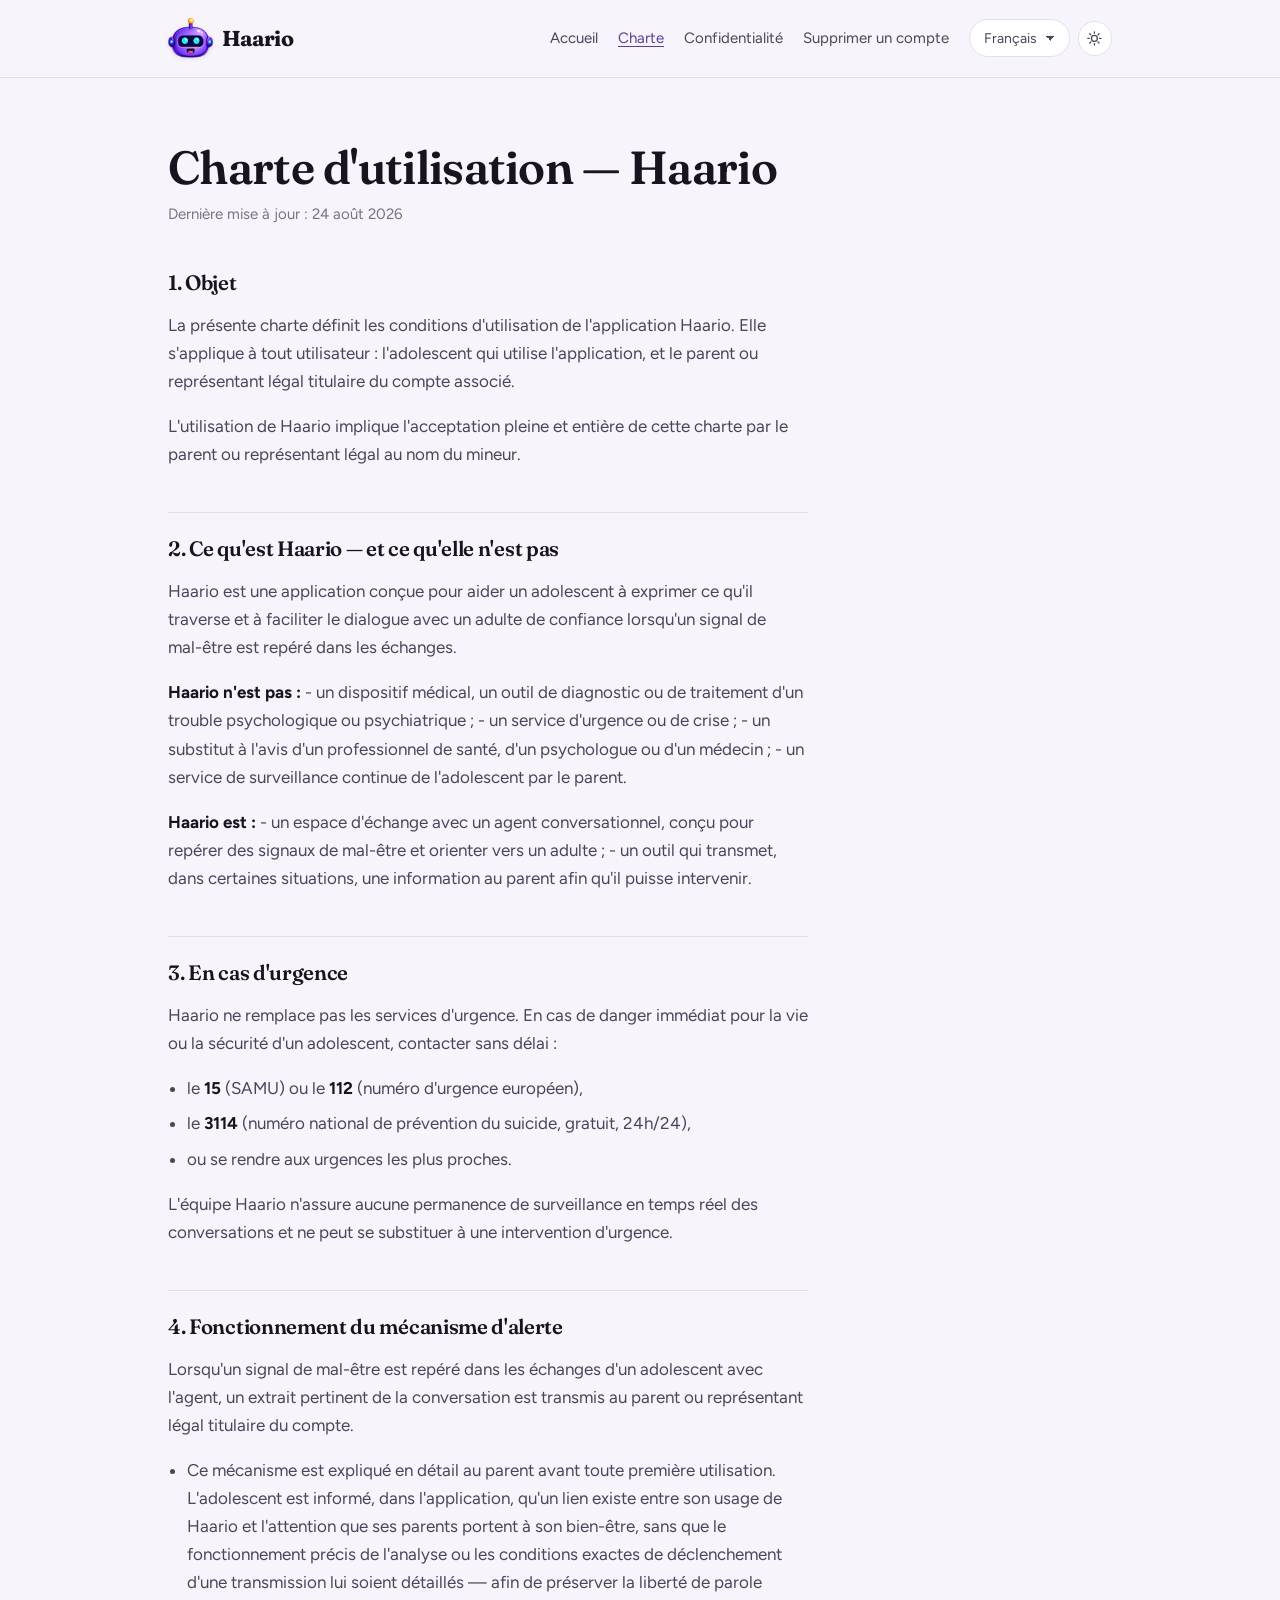
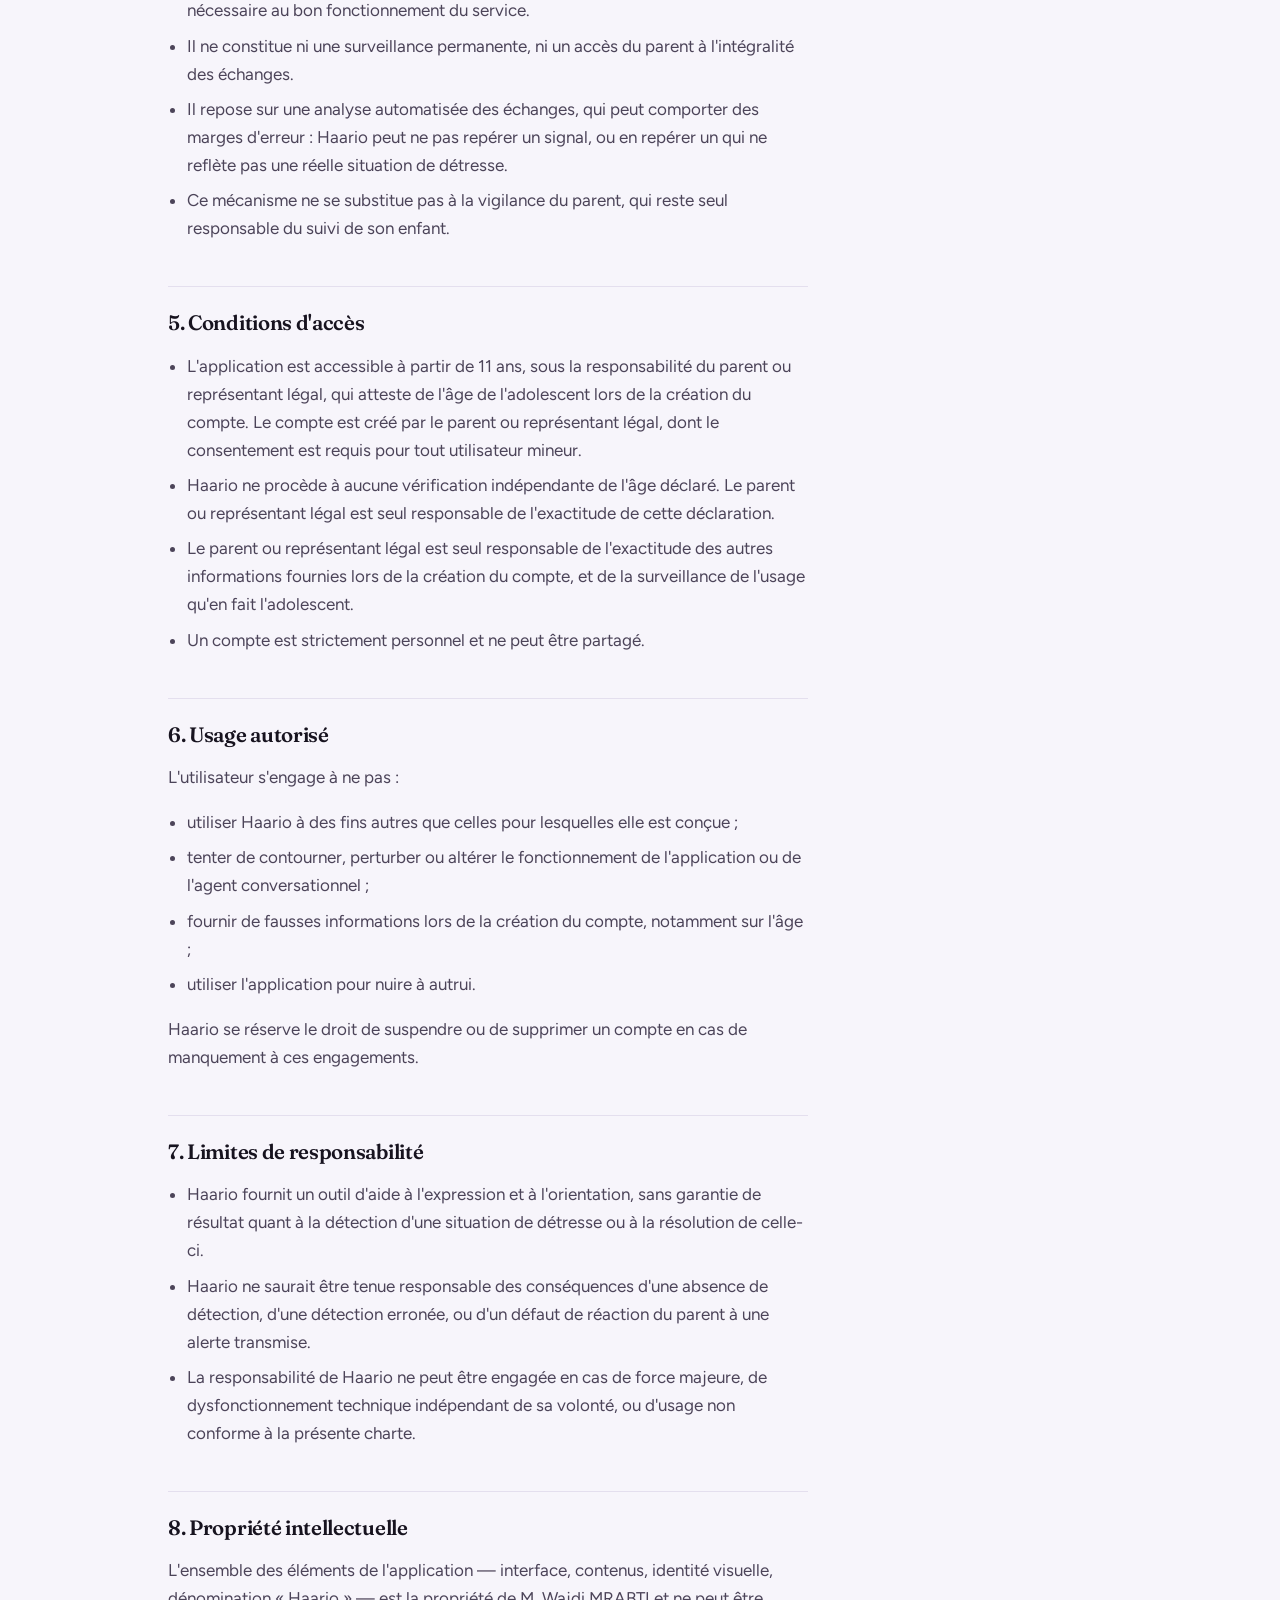
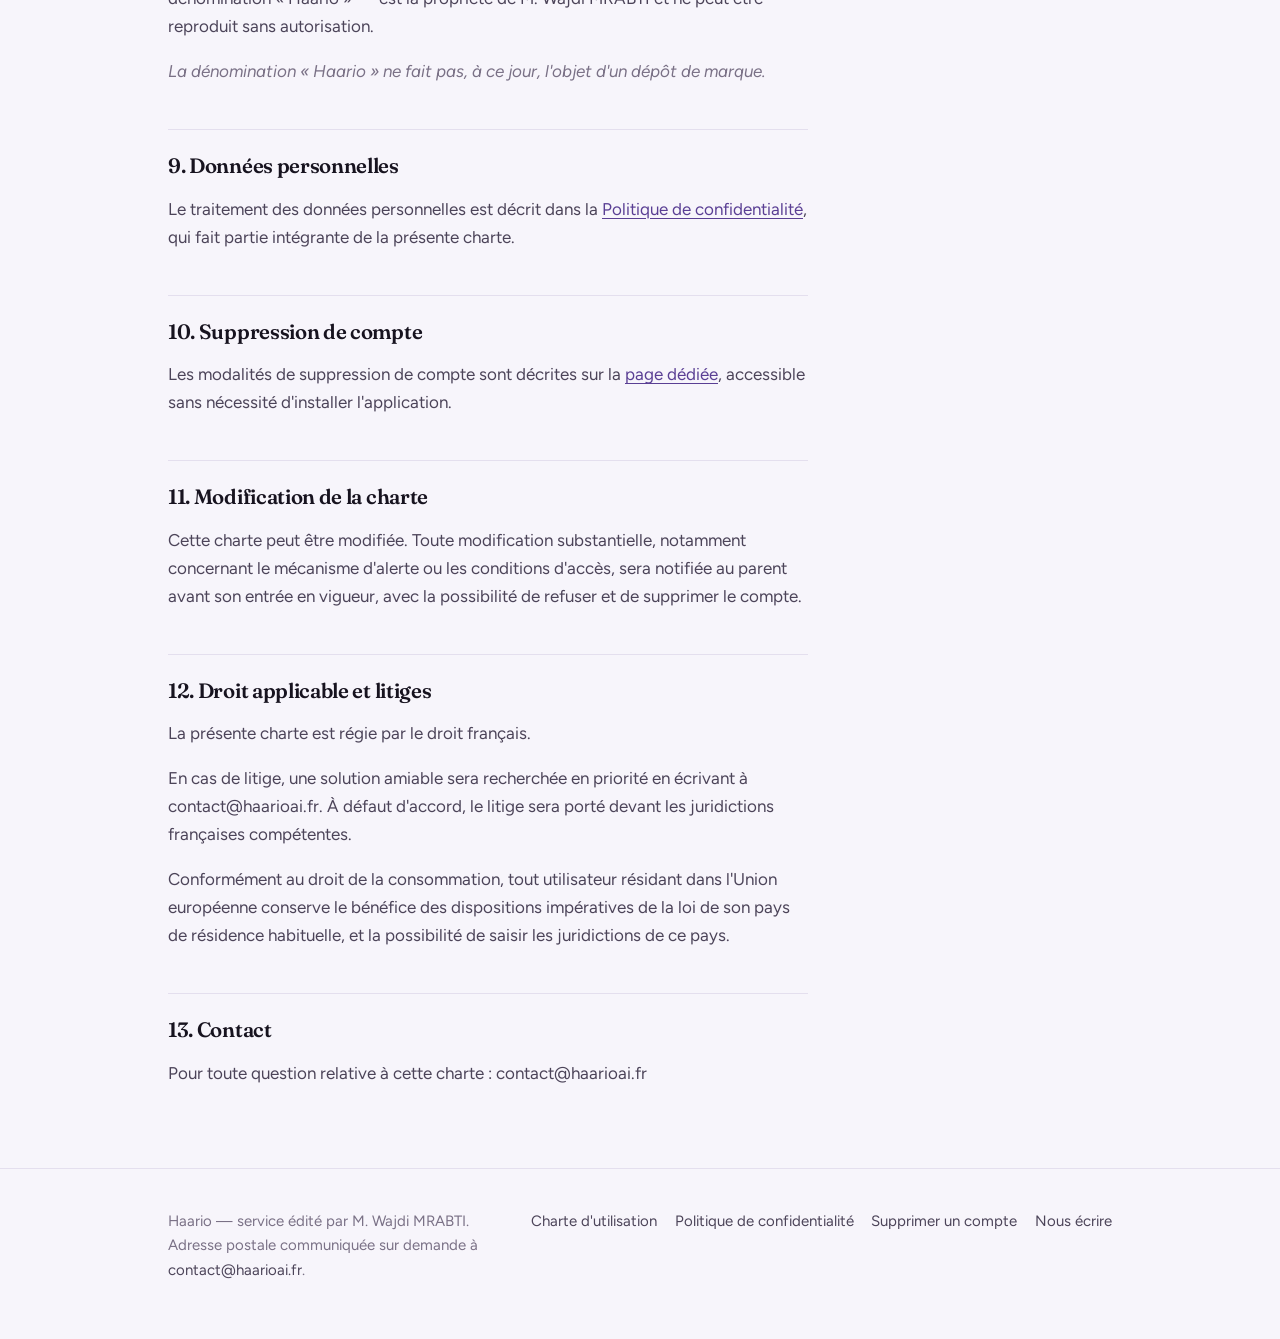
==== charte/index.html @ 1742b854 "generateur : la date de mise a jour etait remplacee par un antislash Les deux pages juridiques affic" ====
<!DOCTYPE html>
<html lang="fr" dir="ltr">
<head>
<meta charset="UTF-8">
<meta name="viewport" content="width=device-width, initial-scale=1">
<title>Charte d'utilisation — Haario</title>
<meta name="description" content="Les conditions d'utilisation de l'application Haario, pour l'adolescent comme pour le parent.">
<meta name="theme-color" content="#F7F5FB" media="(prefers-color-scheme: light)">
<meta name="theme-color" content="#121019" media="(prefers-color-scheme: dark)">
<link rel="icon" href="/images/haario-tete-icone-64.png" sizes="64x64" type="image/png">
<link rel="icon" href="/images/haario-tete-icone-192.png" sizes="192x192" type="image/png">
<link rel="apple-touch-icon" href="/images/haario-tete-icone-180.png">
<link rel="preconnect" href="https://fonts.googleapis.com">
<link rel="preconnect" href="https://fonts.gstatic.com" crossorigin>
<link href="https://fonts.googleapis.com/css2?family=Fraunces:opsz,wght@9..144,400..700&family=Figtree:wght@400;500;700&family=Noto+Naskh+Arabic:wght@400;700&display=swap" rel="stylesheet">
<style>
/* Haario — feuille de style du site vitrine
   Thèmes clair / sombre, et sens de lecture LTR / RTL. */

:root {
  --encre:      #17131F;
  --encre-2:    #4C4459;
  --encre-3:    #7A7186;
  --violet:     #6B4FA8;
  --violet-sur: #5A3F94;
  --violet-pale:#EDE7F8;
  --menthe:     #0E8F6C;
  --menthe-pale:#D8F2E8;
  --brume:      #F7F5FB;
  --craie:      #FFFFFF;
  --alerte:     #B23A34;
  --alerte-pale:#FCEEEC;
  --alerte-bord:#F0D6D2;
  --alerte-texte:#5E3B38;
  --trait:      #E4DFEE;
  --ombre:      0 1px 2px rgba(23,19,31,.04);

  --mesure: 34rem;
  --large: 62rem;
  --r: 14px;

  color-scheme: light;
}

/* Le sombre s'applique soit par choix explicite, soit par réglage système
   tant que l'utilisateur n'a pas choisi le clair. */
:root[data-theme="sombre"] {
  --encre:      #EFEBF7;
  --encre-2:    #B6ADC8;
  --encre-3:    #8B819F;
  --violet:     #B79CE8;
  --violet-sur: #C9B4F2;
  --violet-pale:#2B2440;
  --menthe:     #4FD1A5;
  --menthe-pale:#1B3A31;
  --brume:      #121019;
  --craie:      #1B1726;
  --alerte:     #F0938B;
  --alerte-pale:#2E1E1D;
  --alerte-bord:#4A2E2C;
  --alerte-texte:#E8BDB8;
  --trait:      #2C2639;
  --ombre:      none;
  color-scheme: dark;
}

@media (prefers-color-scheme: dark) {
  :root:not([data-theme="clair"]):not([data-theme="sombre"]) {
    --encre:      #EFEBF7;
    --encre-2:    #B6ADC8;
    --encre-3:    #8B819F;
    --violet:     #B79CE8;
    --violet-sur: #C9B4F2;
    --violet-pale:#2B2440;
    --menthe:     #4FD1A5;
    --menthe-pale:#1B3A31;
    --brume:      #121019;
    --craie:      #1B1726;
    --alerte:     #F0938B;
    --alerte-pale:#2E1E1D;
    --alerte-bord:#4A2E2C;
    --alerte-texte:#E8BDB8;
    --trait:      #2C2639;
    --ombre:      none;
    color-scheme: dark;
  }
}

*, *::before, *::after { box-sizing: border-box; }
html { -webkit-text-size-adjust: 100%; }

body {
  margin: 0;
  background: var(--brume);
  color: var(--encre);
  font-family: "Figtree", system-ui, -apple-system, "Segoe UI", sans-serif;
  font-size: 1.0625rem;
  line-height: 1.65;
  font-synthesis-weight: none;
  transition: background-color .2s ease, color .2s ease;
}

/* L'arabe a besoin d'une famille qui le dessine correctement et d'un
   interlignage un peu plus généreux : les diacritiques manquent d'air. */
html[lang="ar"] body {
  font-family: "Noto Naskh Arabic", "Segoe UI", Tahoma, sans-serif;
  line-height: 1.9;
}
html[lang="ar"] h1, html[lang="ar"] h2, html[lang="ar"] h3, html[lang="ar"] .marque {
  font-family: "Noto Naskh Arabic", Georgia, serif;
  font-variation-settings: normal;
  letter-spacing: 0;
  line-height: 1.5;
}

h1, h2, h3 {
  font-family: "Fraunces", Georgia, "Times New Roman", serif;
  font-variation-settings: "SOFT" 20, "WONK" 1, "opsz" 40;
  font-weight: 600;
  line-height: 1.12;
  letter-spacing: -0.015em;
  color: var(--encre);
  text-wrap: balance;
}

a { color: var(--violet-sur); text-underline-offset: 3px; text-decoration-thickness: 1px; }
a:hover { color: var(--encre); }

:focus-visible { outline: 2.5px solid var(--violet); outline-offset: 3px; border-radius: 4px; }

/* ---------- ossature ---------- */

.enveloppe { width: 100%; max-width: var(--large); margin-inline: auto; padding-inline: 1.5rem; }
.colonne { max-width: var(--mesure); }

.saut-contenu { position: absolute; inset-inline-start: -9999px; background: var(--craie); padding: .75rem 1rem; border-radius: 8px; }
.saut-contenu:focus { inset-inline-start: 1rem; top: 1rem; z-index: 50; }

/* ---------- en-tête ---------- */

.tete { padding-block: 1.15rem; border-bottom: 1px solid var(--trait); background: var(--brume); }
.tete .enveloppe { display: flex; align-items: center; justify-content: space-between; gap: 1rem; flex-wrap: wrap; }

.marque {
  font-family: "Fraunces", serif;
  font-variation-settings: "SOFT" 40, "WONK" 1, "opsz" 20;
  font-weight: 700; font-size: 1.35rem; letter-spacing: -0.02em;
  color: var(--encre); text-decoration: none;
  display: inline-flex; align-items: baseline; gap: .45rem;
}
.marque { gap: .55rem; align-items: center; }
.marque img {
  /* Le fichier est recadré au ras du dessin : la hauteur déclarée ici est
     donc celle du robot réellement visible, plus celle d'une boîte à moitié
     vide. Le rapport n'est plus carré, la largeur suit les attributs. */
  height: 2.5rem; width: auto;
  display: block; flex: none;
  /* Le robot est dessine sur fond clair : en mode sombre, un halo tres
     leger l'empeche de flotter dans le vide. */
  filter: drop-shadow(0 1px 2px rgba(23,19,31,.12));
}
:root[data-theme="sombre"] .marque img { filter: drop-shadow(0 0 6px rgba(183,156,232,.35)); }
@media (prefers-color-scheme: dark) {
  :root:not([data-theme="clair"]):not([data-theme="sombre"]) .marque img {
    filter: drop-shadow(0 0 6px rgba(183,156,232,.35));
  }
}

.barre { display: flex; align-items: center; gap: 1.25rem; flex-wrap: wrap; }
.nav { display: flex; gap: 1.25rem; font-size: .9375rem; flex-wrap: wrap; }
.nav a { color: var(--encre-2); text-decoration: none; }
.nav a:hover, .nav a[aria-current="page"] { color: var(--violet-sur); text-decoration: underline; }

/* Sur petit écran, l'en-tête empilait trois blocs et montait à 230 px de
   haut : la marque, puis la navigation repliée sur trois lignes, puis les
   réglages. On passe en grille — la marque et les réglages partagent la
   première ligne, la navigation prend la seconde.
   `display: contents` fait remonter .nav et .reglages dans cette grille ;
   .barre n'a aucune sémantique propre, rien ne se perd.
   Les réglages restent visibles : ce sont des réglages, pas du décor. */
@media (max-width: 40rem) {
  .tete .enveloppe {
    display: grid;
    grid-template-columns: auto auto;
    align-items: center;
    row-gap: .8rem; column-gap: 1rem;
  }
  .barre { display: contents; }
  .marque   { grid-column: 1; grid-row: 1; }
  .reglages { grid-column: 2; grid-row: 1; justify-self: end; }
  .nav      { grid-column: 1 / -1; grid-row: 2; gap: .35rem 1rem; font-size: .875rem; }
}

/* ---------- réglages : langue et thème ---------- */

.reglages { display: flex; align-items: center; gap: .5rem; }

.choix-langue {
  font: inherit; font-size: .875rem;
  color: var(--encre-2); background: var(--craie);
  border: 1px solid var(--trait); border-radius: 999px;
  padding: .4rem 2rem .4rem .85rem;
  appearance: none; cursor: pointer;
  background-image: linear-gradient(45deg, transparent 50%, currentColor 50%),
                    linear-gradient(135deg, currentColor 50%, transparent 50%);
  background-position: right 1.1rem center, right .85rem center;
  background-size: .3rem .3rem, .3rem .3rem;
  background-repeat: no-repeat;
}
[dir="rtl"] .choix-langue {
  padding: .4rem .85rem .4rem 2rem;
  background-position: left 0.85rem center, left 1.1rem center;
}
.choix-langue:hover { color: var(--encre); border-color: var(--violet); }

.bouton-theme {
  width: 2.15rem; height: 2.15rem;
  display: grid; place-items: center;
  background: var(--craie); color: var(--encre-2);
  border: 1px solid var(--trait); border-radius: 999px;
  cursor: pointer; padding: 0;
}
.bouton-theme:hover { color: var(--violet-sur); border-color: var(--violet); }
.bouton-theme svg { width: 1.05rem; height: 1.05rem; display: block; }
.bouton-theme .lune { display: none; }
:root[data-theme="sombre"] .bouton-theme .lune { display: block; }
:root[data-theme="sombre"] .bouton-theme .soleil { display: none; }
@media (prefers-color-scheme: dark) {
  :root:not([data-theme="clair"]):not([data-theme="sombre"]) .bouton-theme .lune { display: block; }
  :root:not([data-theme="clair"]):not([data-theme="sombre"]) .bouton-theme .soleil { display: none; }
}

/* ---------- hero ---------- */

.hero { padding-block: clamp(3.5rem, 11vw, 7rem) clamp(2.5rem, 7vw, 4.5rem); }
.hero .enveloppe { display: grid; gap: 2rem; align-items: center; }
@media (min-width: 58rem) {
  .hero .enveloppe { grid-template-columns: minmax(0, 1.15fr) minmax(0, .85fr); gap: 3rem; }
}
.hero-visuel { justify-self: center; }
.hero-visuel img {
  display: block;
  width: 100%; max-width: 22rem; height: auto;
}
/* La colonne de texte fait quatre paragraphes, le visuel une seule image :
   plafonné à 22 rem, le logo flottait au milieu d'une bande vide. Sur grand
   écran il occupe toute sa colonne, et le vide restant se referme.
   (Après la règle ci-dessus : à spécificité égale, c'est l'ordre qui tranche.) */
@media (min-width: 58rem) {
  .hero-visuel img { max-width: none; }
}
@media (prefers-reduced-motion: no-preference) {
  .hero-visuel img {
    opacity: 0;
    animation: monte .9s cubic-bezier(.22,.7,.3,1) .45s forwards,
               flotte 7s ease-in-out 1.4s infinite;
  }
}
/* Un mouvement lent et de faible amplitude : il rend la mascotte vivante
   sans attirer l'oeil pendant la lecture. */
@keyframes flotte {
  0%, 100% { transform: translateY(0); }
  50%      { transform: translateY(-.55rem); }
}
.hero h1 { font-size: clamp(2.1rem, 6.2vw, 3.9rem); margin: 0 0 1.5rem; max-width: 18ch; }
.hero h1 .mot { display: inline-block; }
.hero .souligne { background-image: linear-gradient(transparent 62%, var(--menthe-pale) 62%); padding-inline: .06em; }
.hero p { font-size: clamp(1.0625rem, 2.1vw, 1.2rem); color: var(--encre-2); max-width: 48ch; margin: 0 0 1.1rem; }

.eyebrow {
  font-family: "Figtree", sans-serif;
  font-size: .75rem; font-weight: 700; letter-spacing: .1em;
  text-transform: uppercase; color: var(--menthe); margin: 0 0 1.25rem;
}

@media (prefers-reduced-motion: no-preference) {
  .hero h1 .mot { opacity: 0; transform: translateY(.4em); animation: monte .7s cubic-bezier(.22,.7,.3,1) forwards; }
  .hero p, .hero .eyebrow { opacity: 0; animation: monte .7s cubic-bezier(.22,.7,.3,1) forwards; }
  .hero .eyebrow { animation-delay: .05s; }
}
@keyframes monte { to { opacity: 1; transform: none; } }

.rappel {
  margin-top: 2.25rem;
  font-size: .9375rem !important;
  color: var(--encre-3) !important;
  border-inline-start: 2px solid var(--violet-pale);
  padding-inline-start: 1rem;
  max-width: 46ch;
}

/* ---------- sections ---------- */

.section { padding-block: clamp(2.75rem, 7vw, 4.5rem); border-top: 1px solid var(--trait); }
.section > .enveloppe > h2 { font-size: clamp(1.5rem, 3.4vw, 2.05rem); margin: 0 0 1.75rem; max-width: 26ch; }
.section p { color: var(--encre-2); }

/* les trois rôles : ils coexistent, donc ils sont côte à côte */
.trois { display: grid; gap: 1.25rem; grid-template-columns: 1fr; }
@media (min-width: 40rem) { .trois { grid-template-columns: 1fr 1fr; } }
@media (min-width: 60rem) { .trois { grid-template-columns: repeat(3, 1fr); gap: 1.5rem; } }

.pan { background: var(--craie); border: 1px solid var(--trait); border-radius: var(--r); padding: 1.6rem 1.5rem; box-shadow: var(--ombre); }
.pan .role { font-size: .72rem; font-weight: 700; letter-spacing: .1em; text-transform: uppercase; color: var(--menthe); margin: 0 0 .7rem; }
.pan h3 { font-size: 1.15rem; margin: 0 0 .6rem; }
.pan p { margin: 0; font-size: .9875rem; color: var(--encre-2); }

.fil { margin-top: 1.5rem; padding-top: 1.5rem; border-top: 1px solid var(--trait); }
.fil ul { margin: 0; padding: 0; list-style: none; display: grid; gap: .55rem; }
@media (min-width: 46rem) { .fil ul { grid-template-columns: 1fr 1fr; gap: .55rem 2rem; } }
.fil li { position: relative; padding-inline-start: 1.4rem; color: var(--encre-2); font-size: .9375rem; }
.fil li::before { content: ""; position: absolute; inset-inline-start: .25rem; top: .62em; width: .4rem; height: .4rem; border-radius: 50%; background: var(--violet); }

.deux-versants { display: grid; gap: 1.25rem; grid-template-columns: 1fr; }
@media (min-width: 46rem) { .deux-versants { grid-template-columns: 1fr 1fr; gap: 1.5rem; } }

.versant { background: var(--craie); border: 1px solid var(--trait); border-radius: var(--r); padding: 1.6rem 1.5rem; box-shadow: var(--ombre); }
.versant h3 { font-size: 1.15rem; margin: 0 0 1rem; }
.versant ul { margin: 0; padding: 0; list-style: none; }
.versant li { position: relative; padding-inline-start: 1.6rem; margin-bottom: .7rem; color: var(--encre-2); font-size: .9875rem; }
.versant li:last-child { margin-bottom: 0; }
.versant li::before { position: absolute; inset-inline-start: 0; top: 0; font-weight: 700; }
.versant--non { border-color: var(--alerte-bord); }
.versant--non li::before { content: "—"; color: var(--alerte); }
.versant--oui li::before { content: "+"; color: var(--menthe); }

/* ---------- urgence ---------- */

.urgence { background: var(--alerte-pale); border: 1px solid var(--alerte-bord); border-radius: var(--r); padding: 1.75rem 1.6rem; }
.urgence h2 { font-size: 1.35rem; margin: 0 0 .75rem; color: var(--alerte); }
.urgence p { margin: 0 0 1.1rem; color: var(--alerte-texte); }
.numeros { display: flex; flex-wrap: wrap; gap: .6rem; margin: 0; padding: 0; list-style: none; }
.numeros li { background: var(--craie); border: 1px solid var(--alerte-bord); border-radius: 999px; padding: .45rem 1rem; font-size: .9375rem; color: var(--encre-2); }
.numeros strong { font-family: "Fraunces", serif; font-variation-settings: "SOFT" 0, "WONK" 0; color: var(--encre); }

/* ---------- pages de contenu ---------- */

.doc { padding-block: clamp(2.5rem, 6vw, 4rem) 4rem; }
.doc .colonne { max-width: 40rem; }
.doc h1 { font-size: clamp(1.9rem, 5vw, 2.9rem); margin: 0 0 .5rem; }
.doc .maj { color: var(--encre-3); font-size: .9375rem; margin: 0 0 2.5rem; }
.doc h2 { font-size: 1.3rem; margin: 2.75rem 0 .85rem; padding-top: 1.5rem; border-top: 1px solid var(--trait); }
.doc h2:first-of-type { border-top: none; padding-top: 0; }
.doc h3 { font-size: 1.05rem; margin: 1.75rem 0 .5rem; }
.doc p, .doc li { color: var(--encre-2); }
.doc ul, .doc ol { padding-inline-start: 1.2rem; }
.doc li { margin-bottom: .45rem; }
.doc strong { color: var(--encre); font-weight: 700; }
.doc em { color: var(--encre-3); }

.doc blockquote { margin: 1.5rem 0; padding-inline-start: 1.15rem; border-inline-start: 3px solid var(--violet-pale); }
.doc blockquote p { font-size: .9375rem; }

.tableau { overflow-x: auto; margin: 1.5rem 0; }
.doc table { border-collapse: collapse; width: 100%; font-size: .9375rem; background: var(--craie); border: 1px solid var(--trait); border-radius: var(--r); overflow: hidden; }
.doc th, .doc td { text-align: start; padding: .7rem .85rem; border-bottom: 1px solid var(--trait); vertical-align: top; }
.doc th { background: var(--violet-pale); font-weight: 700; font-size: .8125rem; color: var(--encre); }
.doc tr:last-child td { border-bottom: none; }

.encart { background: var(--craie); border: 1px solid var(--trait); border-inline-start: 3px solid var(--violet); border-radius: var(--r); padding: 1.25rem 1.4rem; margin: 1.75rem 0; }
.encart p:first-child { margin-top: 0; }
.encart p:last-child { margin-bottom: 0; }
.encart--attention { border-inline-start-color: var(--alerte); background: var(--alerte-pale); border-color: var(--alerte-bord); }
.encart--attention p { color: var(--alerte-texte); }

.etape-mode { background: var(--craie); border: 1px solid var(--trait); border-radius: var(--r); padding: 1.25rem 1.4rem; margin: 1.25rem 0; }
.etape-mode ol, .etape-mode ul { margin: 0; }
.etape-mode p:first-child { margin-top: 0; }
.etape-mode p:last-child { margin-bottom: 0; }

/* Bandeau des pages juridiques : la version française fait foi. */
.bandeau-langue {
  background: var(--violet-pale); border: 1px solid var(--trait);
  border-radius: var(--r); padding: .9rem 1.15rem; margin: 0 0 2rem;
  font-size: .9rem; color: var(--encre-2);
}

/* ---------- pied ---------- */

.pied { border-top: 1px solid var(--trait); padding-block: 2.5rem 3.5rem; font-size: .9375rem; color: var(--encre-3); }
.pied .enveloppe { display: grid; gap: 1.75rem; }
@media (min-width: 46rem) { .pied .enveloppe { grid-template-columns: 1fr auto; align-items: start; } }
.pied nav { display: flex; flex-wrap: wrap; gap: 1.1rem; }
.pied a { color: var(--encre-2); text-decoration: none; }
.pied a:hover { color: var(--violet-sur); text-decoration: underline; }
.pied .mentions { max-width: 42ch; margin: 0; }

</style>
<script>
(function () {
  try {
    var d = document.documentElement;
    var t = localStorage.getItem('haario-theme');
    if (t) d.setAttribute('data-theme', t);
    var l = localStorage.getItem('haario-langue');
    if (l) { d.lang = l; d.dir = (l === 'ar' ? 'rtl' : 'ltr'); }
  } catch (e) {}
})();
</script>
</head>
<body>

<a class="saut-contenu" href="#contenu" data-i18n="saut">Aller au contenu</a>

<header class="tete">
  <div class="enveloppe">
    <a class="marque" href="/"><img src="/images/haario-tete-marque.png" alt="" width="135" height="120" decoding="async"><span>Haario</span></a>
    <div class="barre">
      <nav class="nav" aria-label="Principale">
        <a href="/" data-i18n="nav.accueil">Accueil</a>
        <a href="/charte" aria-current="page" data-i18n="nav.charte">Charte</a>
        <a href="/confidentialite" data-i18n="nav.conf">Confidentialité</a>
        <a href="/suppression-de-compte" data-i18n="nav.supp">Supprimer un compte</a>
      </nav>
      <div class="reglages">
        <select class="choix-langue" id="langue" data-i18n-aria="a11y.langue" aria-label="Choisir la langue">
          <option value="fr">Français</option>
          <option value="en">English</option>
          <option value="es">Español</option>
          <option value="ar">العربية</option>
        </select>
        <button class="bouton-theme" id="theme" type="button" data-i18n-aria="a11y.theme" aria-label="Changer de thème">
          <svg class="soleil" viewBox="0 0 24 24" fill="none" stroke="currentColor" stroke-width="1.8" stroke-linecap="round" aria-hidden="true"><circle cx="12" cy="12" r="4.2"/><path d="M12 2.6v2M12 19.4v2M2.6 12h2M19.4 12h2M5.4 5.4l1.4 1.4M17.2 17.2l1.4 1.4M18.6 5.4l-1.4 1.4M6.8 17.2l-1.4 1.4"/></svg>
          <svg class="lune" viewBox="0 0 24 24" fill="none" stroke="currentColor" stroke-width="1.8" stroke-linecap="round" stroke-linejoin="round" aria-hidden="true"><path d="M20 14.5A8.2 8.2 0 0 1 9.5 4a8.3 8.3 0 1 0 10.5 10.5z"/></svg>
        </button>
      </div>
    </div>
  </div>
</header>

<main id="contenu" class="doc" lang="fr" dir="ltr">
  <div class="enveloppe">
    <div class="colonne">
      <p class="bandeau-langue" id="bandeau-langue" data-i18n="bandeau" hidden>Ce document est publié en français, et la version française fait foi.</p>

      <h1>Charte d'utilisation — Haario</h1>
      <p class="maj">Dernière mise à jour : 24 août 2026</p>
      <h2>1. Objet</h2>
      <p>La présente charte définit les conditions d'utilisation de l'application Haario. Elle s'applique à tout utilisateur : l'adolescent qui utilise l'application, et le parent ou représentant légal titulaire du compte associé.</p>
      <p>L'utilisation de Haario implique l'acceptation pleine et entière de cette charte par le parent ou représentant légal au nom du mineur.</p>
      <h2>2. Ce qu'est Haario — et ce qu'elle n'est pas</h2>
      <p>Haario est une application conçue pour aider un adolescent à exprimer ce qu'il traverse et à faciliter le dialogue avec un adulte de confiance lorsqu'un signal de mal-être est repéré dans les échanges.</p>
      <p><strong>Haario n'est pas :</strong>
      - un dispositif médical, un outil de diagnostic ou de traitement d'un trouble psychologique ou psychiatrique ;
      - un service d'urgence ou de crise ;
      - un substitut à l'avis d'un professionnel de santé, d'un psychologue ou d'un médecin ;
      - un service de surveillance continue de l'adolescent par le parent.</p>
      <p><strong>Haario est :</strong>
      - un espace d'échange avec un agent conversationnel, conçu pour repérer des signaux de mal-être et orienter vers un adulte ;
      - un outil qui transmet, dans certaines situations, une information au parent afin qu'il puisse intervenir.</p>
      <h2>3. En cas d'urgence</h2>
      <p>Haario ne remplace pas les services d'urgence. En cas de danger immédiat pour la vie ou la sécurité d'un adolescent, contacter sans délai :</p>
      <ul>
      <li>le <strong>15</strong> (SAMU) ou le <strong>112</strong> (numéro d'urgence européen),</li>
      <li>le <strong>3114</strong> (numéro national de prévention du suicide, gratuit, 24h/24),</li>
      <li>ou se rendre aux urgences les plus proches.</li>
      </ul>
      <p>L'équipe Haario n'assure aucune permanence de surveillance en temps réel des conversations et ne peut se substituer à une intervention d'urgence.</p>
      <h2>4. Fonctionnement du mécanisme d'alerte</h2>
      <p>Lorsqu'un signal de mal-être est repéré dans les échanges d'un adolescent avec l'agent, un extrait pertinent de la conversation est transmis au parent ou représentant légal titulaire du compte.</p>
      <ul>
      <li>Ce mécanisme est expliqué en détail au parent avant toute première utilisation. L'adolescent est informé, dans l'application, qu'un lien existe entre son usage de Haario et l'attention que ses parents portent à son bien-être, sans que le fonctionnement précis de l'analyse ou les conditions exactes de déclenchement d'une transmission lui soient détaillés — afin de préserver la liberté de parole nécessaire au bon fonctionnement du service.</li>
      <li>Il ne constitue ni une surveillance permanente, ni un accès du parent à l'intégralité des échanges.</li>
      <li>Il repose sur une analyse automatisée des échanges, qui peut comporter des marges d'erreur : Haario peut ne pas repérer un signal, ou en repérer un qui ne reflète pas une réelle situation de détresse.</li>
      <li>Ce mécanisme ne se substitue pas à la vigilance du parent, qui reste seul responsable du suivi de son enfant.</li>
      </ul>
      <h2>5. Conditions d'accès</h2>
      <ul>
      <li>L'application est accessible à partir de 11 ans, sous la responsabilité du parent ou représentant légal, qui atteste de l'âge de l'adolescent lors de la création du compte. Le compte est créé par le parent ou représentant légal, dont le consentement est requis pour tout utilisateur mineur.</li>
      <li>Haario ne procède à aucune vérification indépendante de l'âge déclaré. Le parent ou représentant légal est seul responsable de l'exactitude de cette déclaration.</li>
      <li>Le parent ou représentant légal est seul responsable de l'exactitude des autres informations fournies lors de la création du compte, et de la surveillance de l'usage qu'en fait l'adolescent.</li>
      <li>Un compte est strictement personnel et ne peut être partagé.</li>
      </ul>
      <h2>6. Usage autorisé</h2>
      <p>L'utilisateur s'engage à ne pas :</p>
      <ul>
      <li>utiliser Haario à des fins autres que celles pour lesquelles elle est conçue ;</li>
      <li>tenter de contourner, perturber ou altérer le fonctionnement de l'application ou de l'agent conversationnel ;</li>
      <li>fournir de fausses informations lors de la création du compte, notamment sur l'âge ;</li>
      <li>utiliser l'application pour nuire à autrui.</li>
      </ul>
      <p>Haario se réserve le droit de suspendre ou de supprimer un compte en cas de manquement à ces engagements.</p>
      <h2>7. Limites de responsabilité</h2>
      <ul>
      <li>Haario fournit un outil d'aide à l'expression et à l'orientation, sans garantie de résultat quant à la détection d'une situation de détresse ou à la résolution de celle-ci.</li>
      <li>Haario ne saurait être tenue responsable des conséquences d'une absence de détection, d'une détection erronée, ou d'un défaut de réaction du parent à une alerte transmise.</li>
      <li>La responsabilité de Haario ne peut être engagée en cas de force majeure, de dysfonctionnement technique indépendant de sa volonté, ou d'usage non conforme à la présente charte.</li>
      </ul>
      <h2>8. Propriété intellectuelle</h2>
      <p>L'ensemble des éléments de l'application — interface, contenus, identité visuelle, dénomination « Haario » — est la propriété de M. Wajdi MRABTI et ne peut être reproduit sans autorisation.</p>
      <p><em>La dénomination « Haario » ne fait pas, à ce jour, l'objet d'un dépôt de marque.</em></p>
      <h2>9. Données personnelles</h2>
      <p>Le traitement des données personnelles est décrit dans la <a href="/confidentialite">Politique de confidentialité</a>, qui fait partie intégrante de la présente charte.</p>
      <h2>10. Suppression de compte</h2>
      <p>Les modalités de suppression de compte sont décrites sur la <a href="/suppression-de-compte">page dédiée</a>, accessible sans nécessité d'installer l'application.</p>
      <h2>11. Modification de la charte</h2>
      <p>Cette charte peut être modifiée. Toute modification substantielle, notamment concernant le mécanisme d'alerte ou les conditions d'accès, sera notifiée au parent avant son entrée en vigueur, avec la possibilité de refuser et de supprimer le compte.</p>
      <h2>12. Droit applicable et litiges</h2>
      <p>La présente charte est régie par le droit français.</p>
      <p>En cas de litige, une solution amiable sera recherchée en priorité en écrivant à contact@haarioai.fr. À défaut d'accord, le litige sera porté devant les juridictions françaises compétentes.</p>
      <p>Conformément au droit de la consommation, tout utilisateur résidant dans l'Union européenne conserve le bénéfice des dispositions impératives de la loi de son pays de résidence habituelle, et la possibilité de saisir les juridictions de ce pays.</p>
      <h2>13. Contact</h2>
      <p>Pour toute question relative à cette charte : contact@haarioai.fr</p>
    </div>
  </div>
</main>

<footer class="pied">
  <div class="enveloppe">
    <p class="mentions" data-i18n="pied.mentions">Haario — service édité par M. Wajdi MRABTI. Adresse postale communiquée sur demande à <a href="mailto:contact@haarioai.fr">contact@haarioai.fr</a>.</p>
    <nav aria-label="Documents">
      <a href="/charte" data-i18n="pied.charte">Charte d'utilisation</a>
      <a href="/confidentialite" data-i18n="pied.conf">Politique de confidentialité</a>
      <a href="/suppression-de-compte" data-i18n="pied.supp">Supprimer un compte</a>
      <a href="mailto:contact@haarioai.fr" data-i18n="pied.contact">Nous écrire</a>
    </nav>
  </div>
</footer>

<script>
var CHROME = {
  en: { "saut":"Skip to content","nav.accueil":"Home","nav.charte":"Terms","nav.conf":"Privacy","nav.supp":"Delete an account",
        "a11y.langue":"Choose language","a11y.theme":"Switch theme",
        "bandeau":"This document is published in French. The French version is the legally binding one. For a question in English, write to <a href=\"mailto:contact@haarioai.fr\">contact@haarioai.fr</a>.",
        "pied.mentions":"Haario — service published by Mr Wajdi MRABTI. Postal address provided on request at <a href=\"mailto:contact@haarioai.fr\">contact@haarioai.fr</a>.",
        "pied.charte":"Terms of use","pied.conf":"Privacy policy","pied.supp":"Delete an account","pied.contact":"Write to us" },
  es: { "saut":"Ir al contenido","nav.accueil":"Inicio","nav.charte":"Condiciones","nav.conf":"Privacidad","nav.supp":"Eliminar una cuenta",
        "a11y.langue":"Elegir idioma","a11y.theme":"Cambiar de tema",
        "bandeau":"Este documento se publica en francés. La versión francesa es la que da fe. Para cualquier consulta en español, escriba a <a href=\"mailto:contact@haarioai.fr\">contact@haarioai.fr</a>.",
        "pied.mentions":"Haario — servicio editado por D. Wajdi MRABTI. Dirección postal facilitada previa solicitud en <a href=\"mailto:contact@haarioai.fr\">contact@haarioai.fr</a>.",
        "pied.charte":"Condiciones de uso","pied.conf":"Política de privacidad","pied.supp":"Eliminar una cuenta","pied.contact":"Escríbanos" },
  ar: { "saut":"الانتقال إلى المحتوى","nav.accueil":"الرئيسية","nav.charte":"شروط الاستخدام","nav.conf":"الخصوصية","nav.supp":"حذف حساب",
        "a11y.langue":"اختيار اللغة","a11y.theme":"تغيير المظهر",
        "bandeau":"هذه الوثيقة منشورة بالفرنسية، والنسخة الفرنسية هي المعتمدة قانوناً. لأي سؤال بالعربية، راسلونا على <a href=\"mailto:contact@haarioai.fr\">contact@haarioai.fr</a>.",
        "pied.mentions":"هاريو — خدمة يصدرها السيد وجدي المرابطي. يُقدَّم العنوان البريدي عند الطلب على <a href=\"mailto:contact@haarioai.fr\">contact@haarioai.fr</a>.",
        "pied.charte":"شروط الاستخدام","pied.conf":"سياسة الخصوصية","pied.supp":"حذف حساب","pied.contact":"راسلونا" }
};

(function () {
  var racine = document.documentElement;
  var selecteur = document.getElementById('langue');
  var bouton = document.getElementById('theme');

  var ORIGINE = {};
  document.querySelectorAll('[data-i18n]').forEach(function (n) {
    ORIGINE[n.getAttribute('data-i18n')] = n.innerHTML;
  });

  // ⚠️ Seule l'interface est traduite. Le texte juridique reste en français :
  //    une traduction non relue engagerait autant que l'original.
  function appliquerLangue(code) {
    var dict = CHROME[code];
    document.querySelectorAll('[data-i18n]').forEach(function (n) {
      var cle = n.getAttribute('data-i18n');
      var v = (dict && dict[cle] !== undefined) ? dict[cle] : ORIGINE[cle];
      if (v !== undefined) n.innerHTML = v;
    });
    document.querySelectorAll('[data-i18n-aria]').forEach(function (n) {
      var cle = n.getAttribute('data-i18n-aria');
      if (dict && dict[cle]) n.setAttribute('aria-label', dict[cle]);
    });
    var bandeau = document.getElementById('bandeau-langue');
    if (bandeau) bandeau.hidden = (code === 'fr');
    racine.lang = code;
    racine.dir = (code === 'ar' ? 'rtl' : 'ltr');
    // Le corps du document reste en français quelle que soit l'interface.
    var doc = document.getElementById('contenu');
    if (doc) { doc.lang = 'fr'; doc.dir = 'ltr'; }
    if (selecteur) selecteur.value = code;
    try { localStorage.setItem('haario-langue', code); } catch (e) {}
  }

  var depart = racine.lang;
  try { depart = localStorage.getItem('haario-langue') || depart; } catch (e) {}
  if (!CHROME[depart] && depart !== 'fr') depart = 'fr';
  appliquerLangue(depart);

  if (selecteur) selecteur.addEventListener('change', function () { appliquerLangue(this.value); });

  if (bouton) bouton.addEventListener('click', function () {
    var actuel = racine.getAttribute('data-theme');
    if (!actuel) actuel = window.matchMedia('(prefers-color-scheme: dark)').matches ? 'sombre' : 'clair';
    var suivant = (actuel === 'sombre' ? 'clair' : 'sombre');
    racine.setAttribute('data-theme', suivant);
    try { localStorage.setItem('haario-theme', suivant); } catch (e) {}
  });
})();
</script>

</body>
</html>
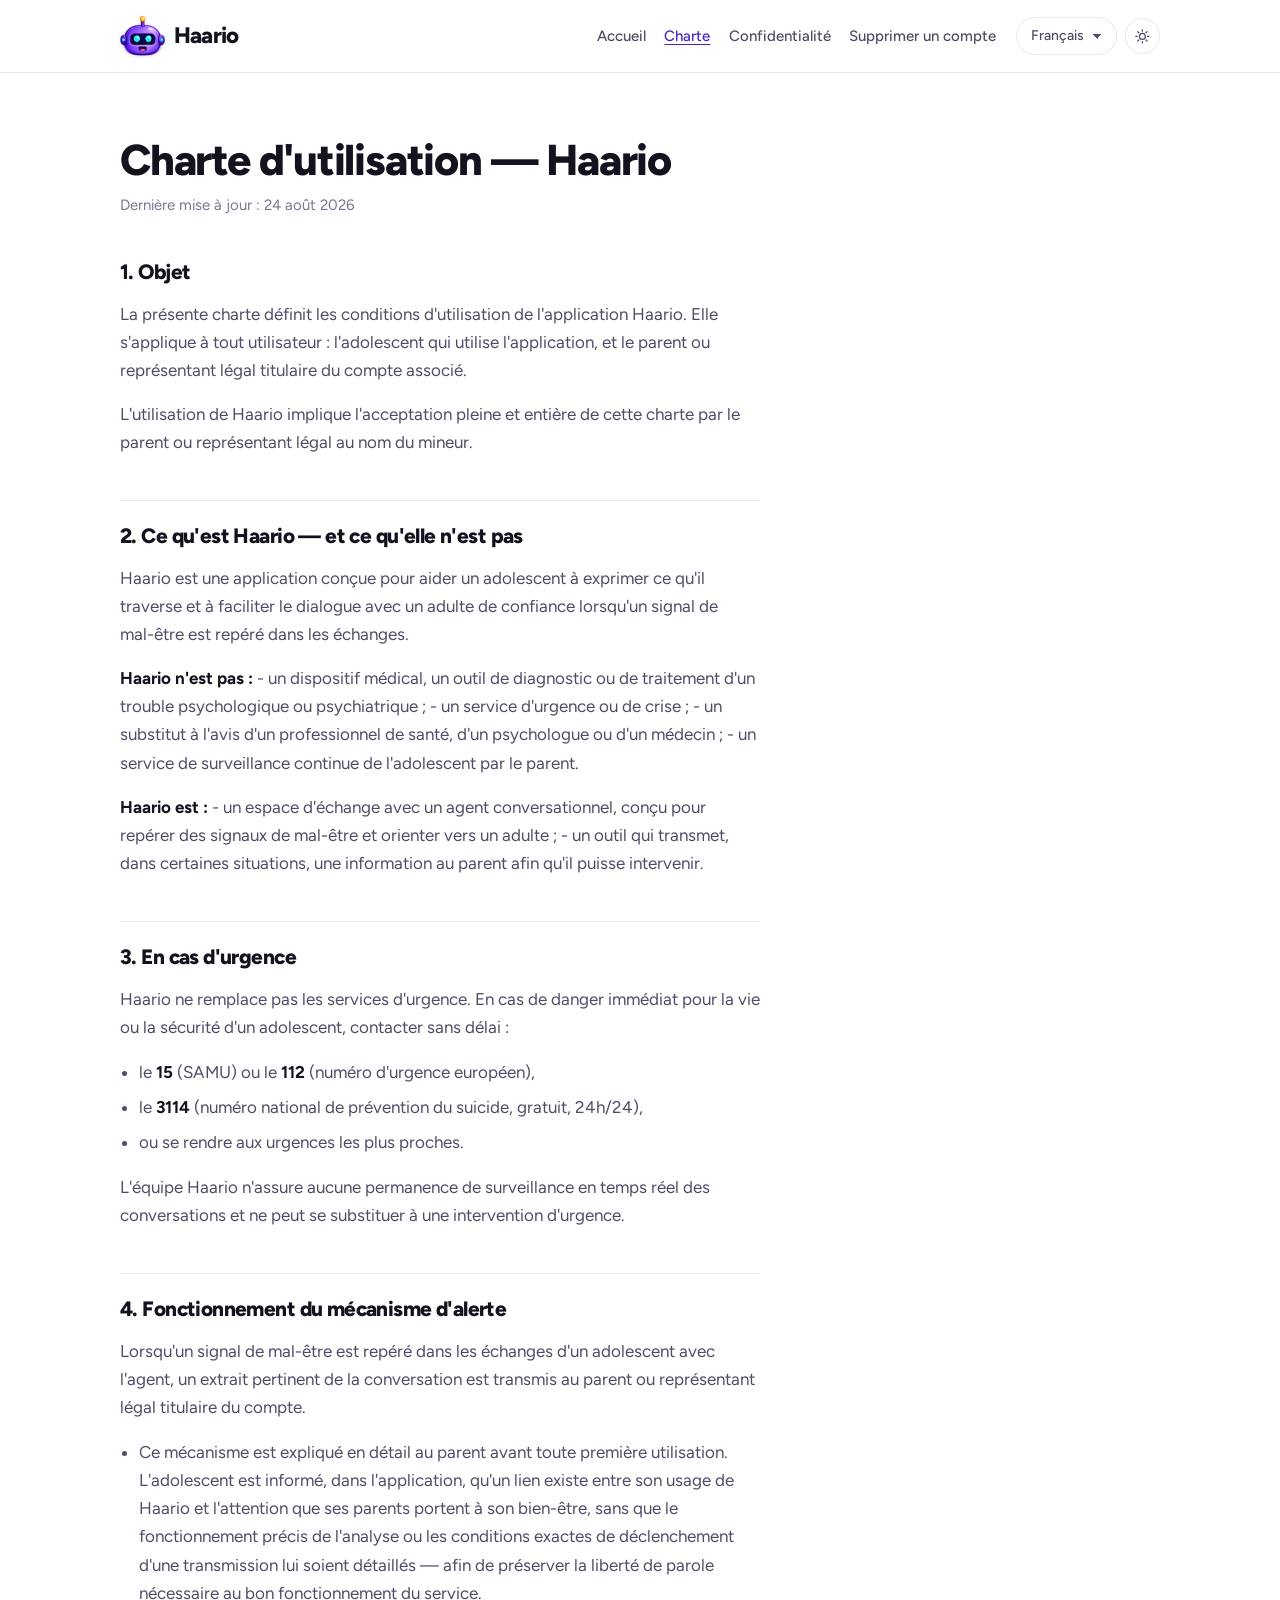
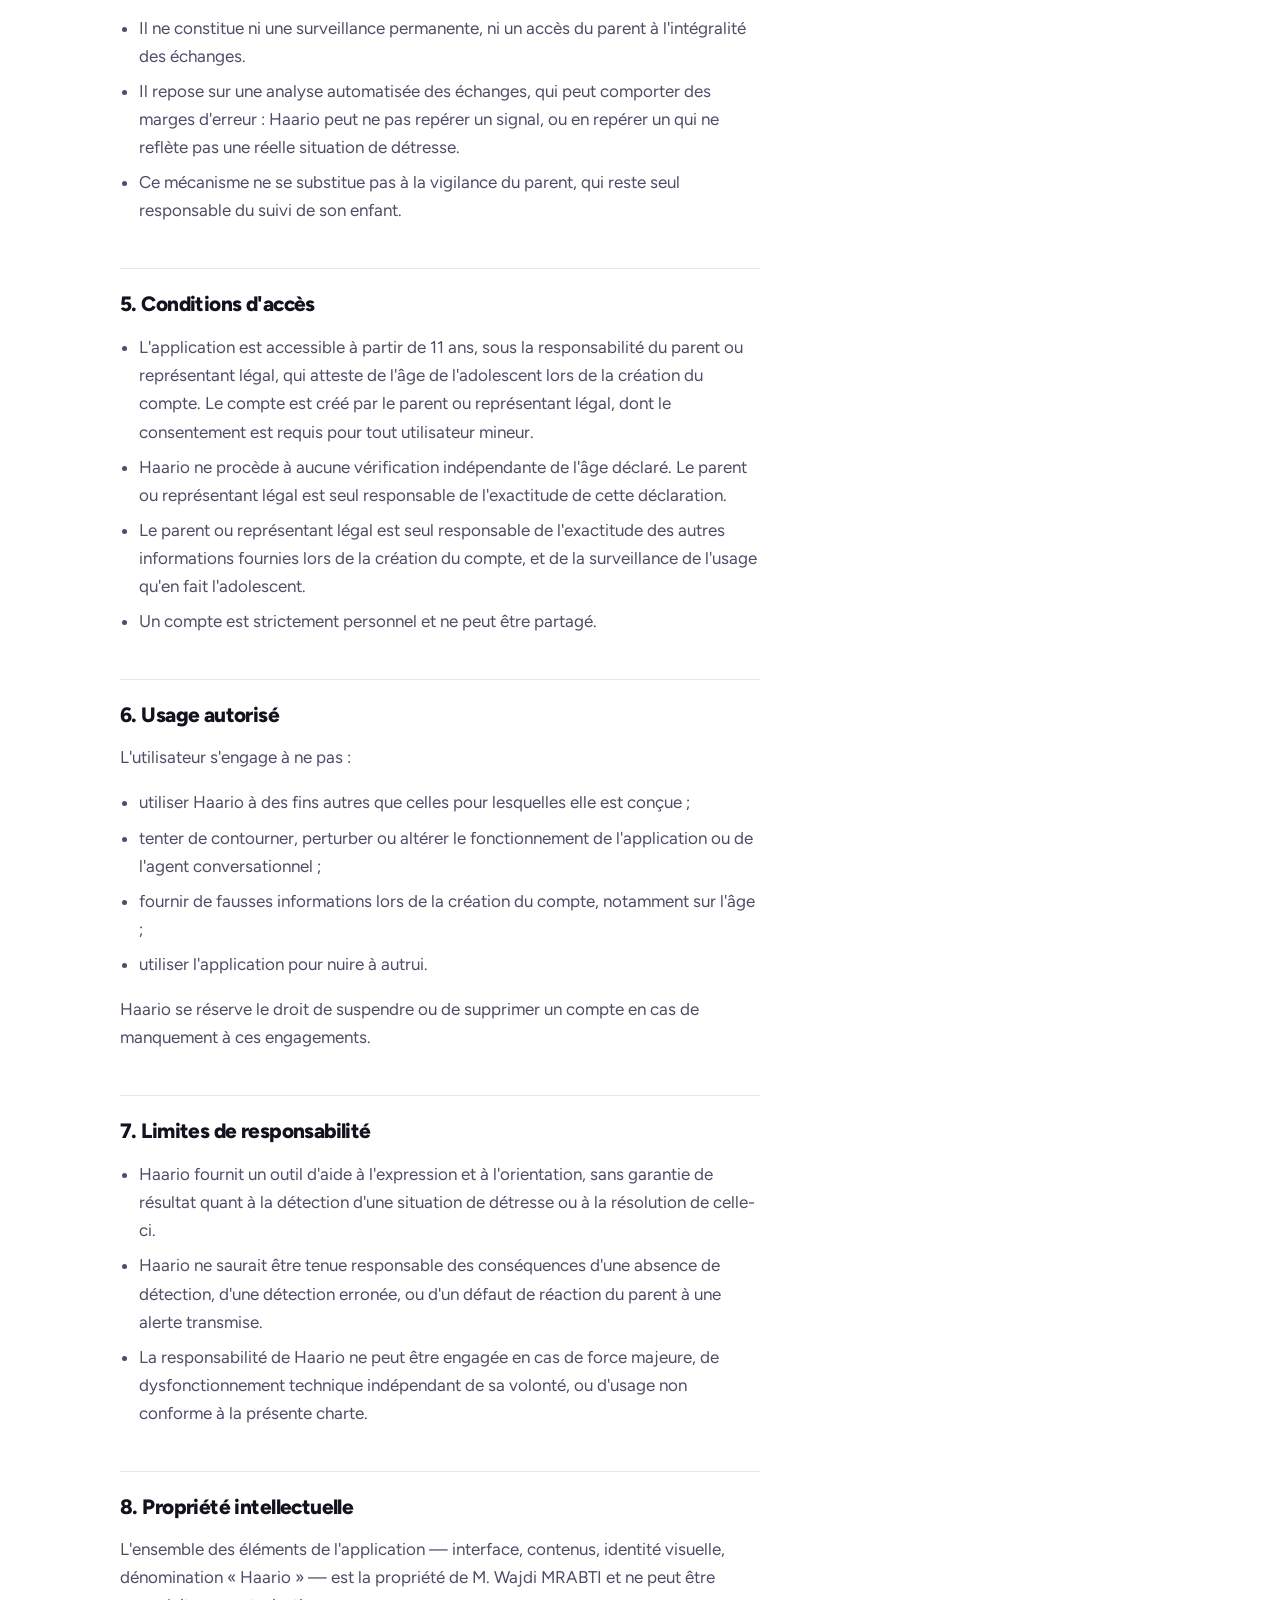
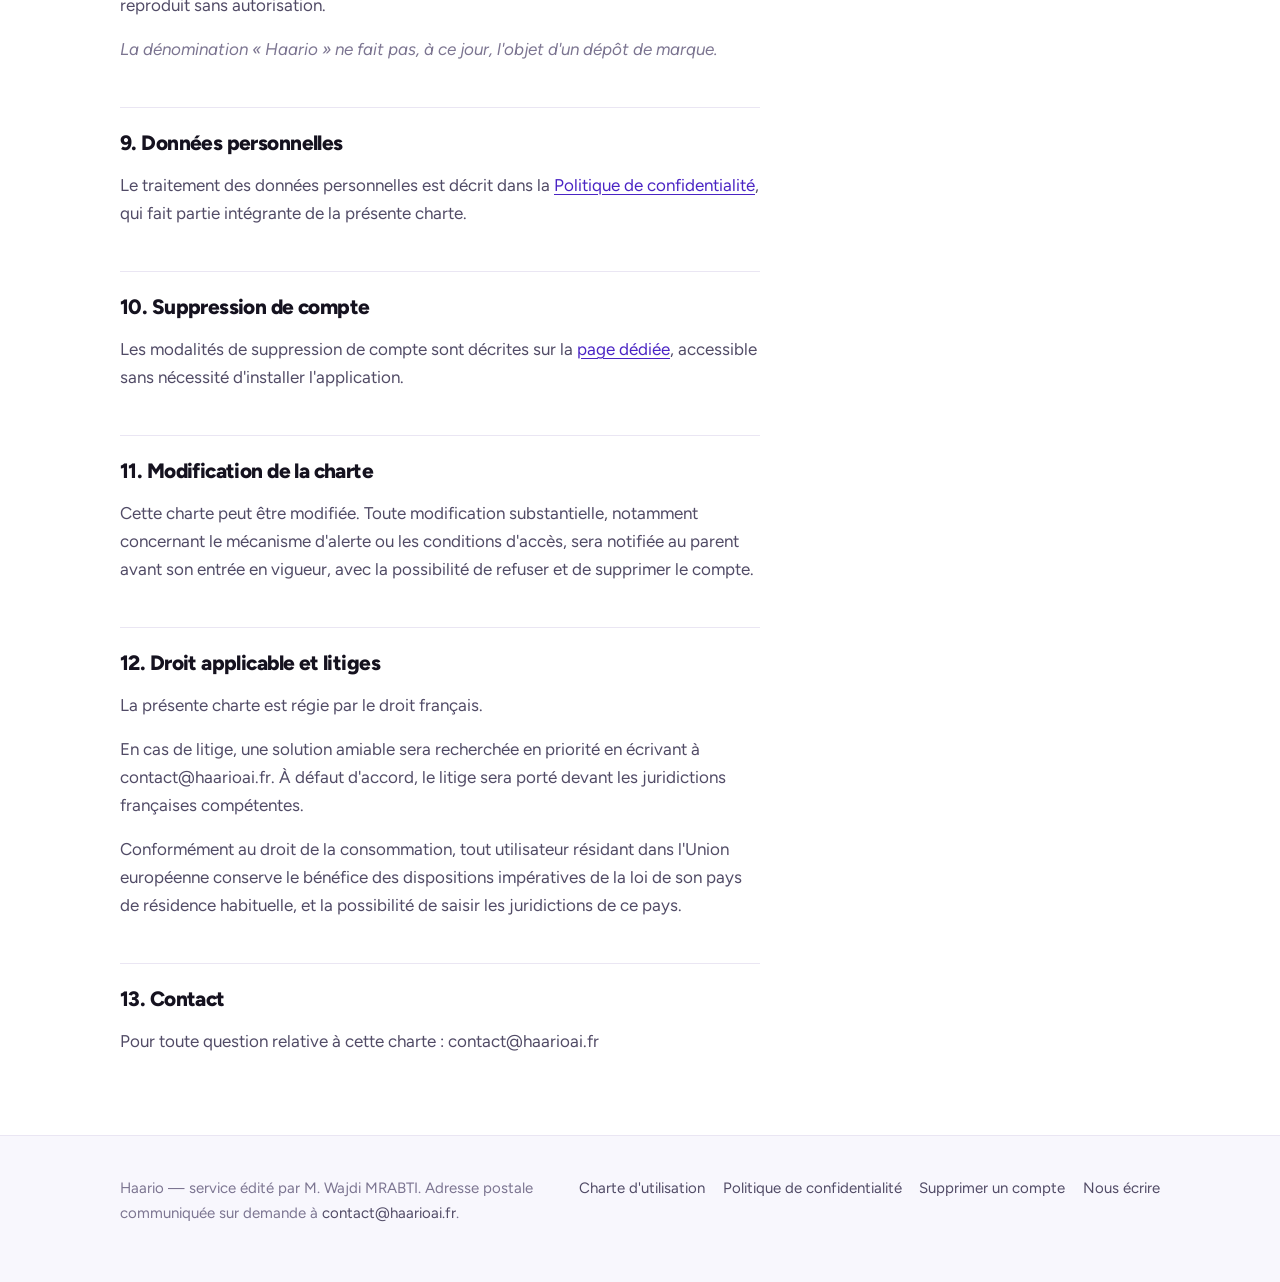
==== commit 0956f8ea: "refonte : palette, typographie et habillage commun Premier volet de la refonte decrite dans docs/PLA" ====
--- a/charte/index.html
+++ b/charte/index.html
@@ -5,98 +5,167 @@
 <meta name="viewport" content="width=device-width, initial-scale=1">
 <title>Charte d'utilisation — Haario</title>
 <meta name="description" content="Les conditions d'utilisation de l'application Haario, pour l'adolescent comme pour le parent.">
-<meta name="theme-color" content="#F7F5FB" media="(prefers-color-scheme: light)">
-<meta name="theme-color" content="#121019" media="(prefers-color-scheme: dark)">
+<meta name="theme-color" content="#FFFFFF" media="(prefers-color-scheme: light)">
+<meta name="theme-color" content="#08060F" media="(prefers-color-scheme: dark)">
 <link rel="icon" href="/images/haario-tete-icone-64.png" sizes="64x64" type="image/png">
 <link rel="icon" href="/images/haario-tete-icone-192.png" sizes="192x192" type="image/png">
 <link rel="apple-touch-icon" href="/images/haario-tete-icone-180.png">
 <link rel="preconnect" href="https://fonts.googleapis.com">
 <link rel="preconnect" href="https://fonts.gstatic.com" crossorigin>
-<link href="https://fonts.googleapis.com/css2?family=Fraunces:opsz,wght@9..144,400..700&family=Figtree:wght@400;500;700&family=Noto+Naskh+Arabic:wght@400;700&display=swap" rel="stylesheet">
+<link href="https://fonts.googleapis.com/css2?family=Figtree:wght@400;500;600;700;800;900&family=Noto+Naskh+Arabic:wght@400;700&display=swap" rel="stylesheet">
 <style>
 /* Haario — feuille de style du site vitrine
-   Thèmes clair / sombre, et sens de lecture LTR / RTL. */
+   Thèmes clair / sombre, et sens de lecture LTR / RTL.
+
+   ⚠️ Ce fichier est INTÉGRÉ dans chaque page : gen.py l'injecte dans les deux
+      pages générées, index.html et suppression-de-compte/index.html le
+      portent en dur. Toute modification ici doit être réinjectée.
+
+   ⚠️ Propriétés logiques uniquement (padding-inline, inset-inline-start…) :
+      l'arabe bascule la page en dir="rtl" et le miroir doit tenir. */
+
+/* ══════════════════════════════════════════════════════════════════════
+   1. Jetons
+   ══════════════════════════════════════════════════════════════════════ */
 
 :root {
-  --encre:      #17131F;
-  --encre-2:    #4C4459;
-  --encre-3:    #7A7186;
-  --violet:     #6B4FA8;
-  --violet-sur: #5A3F94;
-  --violet-pale:#EDE7F8;
-  --menthe:     #0E8F6C;
-  --menthe-pale:#D8F2E8;
-  --brume:      #F7F5FB;
-  --craie:      #FFFFFF;
-  --alerte:     #B23A34;
-  --alerte-pale:#FCEEEC;
-  --alerte-bord:#F0D6D2;
+  /* encres */
+  --encre:      #15121F;
+  --encre-2:    #514B66;
+  --encre-3:    #7C7591;
+
+  /* fonds */
+  --fond:       #FFFFFF;
+  --fond-2:     #F8F7FD;
+  --carte:      #FFFFFF;
+  --carte-bord: #E9E5F4;
+  --trait:      #EAE6F3;
+
+  /* les trois rôles portent chacun leur teinte, comme dans les maquettes */
+  --violet:      #5B2FE0;
+  --violet-vif:  #6D3FF0;
+  --violet-sur:  #4A24C4;
+  --violet-doux: #F1ECFE;
+  --bleu:        #1F6BEB;
+  --bleu-sur:    #1655C4;
+  --bleu-doux:   #E8F0FE;
+  --orange:      #E2661A;
+  --orange-sur:  #BF5312;
+  --orange-doux: #FDF0E6;
+
+  /* urgence */
+  --alerte:      #B23A34;
+  --alerte-pale: #FCEEEC;
+  --alerte-bord: #F2D9D5;
   --alerte-texte:#5E3B38;
-  --trait:      #E4DFEE;
-  --ombre:      0 1px 2px rgba(23,19,31,.04);
+
+  /* profondeur */
+  --ombre:       0 1px 2px rgba(21,18,31,.05), 0 8px 24px -12px rgba(21,18,31,.10);
+  --ombre-carte: 0 1px 2px rgba(21,18,31,.04), 0 12px 32px -16px rgba(91,47,224,.18);
+  --halo:        rgba(91,47,224,.18);
+  --lueur-hero:  radial-gradient(60% 55% at 50% 45%, rgba(109,63,240,.10), transparent 70%);
 
   --mesure: 34rem;
-  --large: 62rem;
-  --r: 14px;
+  --large:  68rem;
+  --r:      18px;
+  --r-s:    12px;
 
   color-scheme: light;
 }
 
 /* Le sombre s'applique soit par choix explicite, soit par réglage système
-   tant que l'utilisateur n'a pas choisi le clair. */
+   tant que l'utilisateur n'a pas choisi le clair.
+   ⚠️ Les deux thèmes sont tenus au même niveau de finition : le site démarre
+      sur le réglage système, donc la moitié des visiteurs verra le clair. */
 :root[data-theme="sombre"] {
-  --encre:      #EFEBF7;
-  --encre-2:    #B6ADC8;
-  --encre-3:    #8B819F;
-  --violet:     #B79CE8;
-  --violet-sur: #C9B4F2;
-  --violet-pale:#2B2440;
-  --menthe:     #4FD1A5;
-  --menthe-pale:#1B3A31;
-  --brume:      #121019;
-  --craie:      #1B1726;
-  --alerte:     #F0938B;
-  --alerte-pale:#2E1E1D;
-  --alerte-bord:#4A2E2C;
+  --encre:      #F3F0FB;
+  --encre-2:    #ABA2C6;
+  --encre-3:    #857CA1;
+
+  --fond:       #08060F;
+  --fond-2:     #0D0A1A;
+  --carte:      #130E24;
+  --carte-bord: #251C42;
+  --trait:      #221A3C;
+
+  --violet:      #A78BFA;
+  --violet-vif:  #8B5CF6;
+  --violet-sur:  #C4B0FD;
+  --violet-doux: #1B1235;
+  --bleu:        #5AA9FF;
+  --bleu-sur:    #8CC4FF;
+  --bleu-doux:   #0E1A33;
+  --orange:      #FF9B57;
+  --orange-sur:  #FFB585;
+  --orange-doux: #2A1608;
+
+  --alerte:      #F0938B;
+  --alerte-pale: #2A1B1A;
+  --alerte-bord: #452B29;
   --alerte-texte:#E8BDB8;
-  --trait:      #2C2639;
-  --ombre:      none;
+
+  --ombre:       none;
+  --ombre-carte: 0 0 0 1px rgba(167,139,250,.06), 0 18px 40px -24px rgba(139,92,246,.45);
+  --halo:        rgba(139,92,246,.30);
+  --lueur-hero:  radial-gradient(58% 52% at 50% 45%, rgba(139,92,246,.30), transparent 72%);
+
   color-scheme: dark;
 }
 
 @media (prefers-color-scheme: dark) {
   :root:not([data-theme="clair"]):not([data-theme="sombre"]) {
-    --encre:      #EFEBF7;
-    --encre-2:    #B6ADC8;
-    --encre-3:    #8B819F;
-    --violet:     #B79CE8;
-    --violet-sur: #C9B4F2;
-    --violet-pale:#2B2440;
-    --menthe:     #4FD1A5;
-    --menthe-pale:#1B3A31;
-    --brume:      #121019;
-    --craie:      #1B1726;
-    --alerte:     #F0938B;
-    --alerte-pale:#2E1E1D;
-    --alerte-bord:#4A2E2C;
+    --encre:      #F3F0FB;
+    --encre-2:    #ABA2C6;
+    --encre-3:    #857CA1;
+
+    --fond:       #08060F;
+    --fond-2:     #0D0A1A;
+    --carte:      #130E24;
+    --carte-bord: #251C42;
+    --trait:      #221A3C;
+
+    --violet:      #A78BFA;
+    --violet-vif:  #8B5CF6;
+    --violet-sur:  #C4B0FD;
+    --violet-doux: #1B1235;
+    --bleu:        #5AA9FF;
+    --bleu-sur:    #8CC4FF;
+    --bleu-doux:   #0E1A33;
+    --orange:      #FF9B57;
+    --orange-sur:  #FFB585;
+    --orange-doux: #2A1608;
+
+    --alerte:      #F0938B;
+    --alerte-pale: #2A1B1A;
+    --alerte-bord: #452B29;
     --alerte-texte:#E8BDB8;
-    --trait:      #2C2639;
-    --ombre:      none;
+
+    --ombre:       none;
+    --ombre-carte: 0 0 0 1px rgba(167,139,250,.06), 0 18px 40px -24px rgba(139,92,246,.45);
+    --halo:        rgba(139,92,246,.30);
+    --lueur-hero:  radial-gradient(58% 52% at 50% 45%, rgba(139,92,246,.30), transparent 72%);
+
     color-scheme: dark;
   }
 }
 
+/* ══════════════════════════════════════════════════════════════════════
+   2. Base
+   ══════════════════════════════════════════════════════════════════════ */
+
 *, *::before, *::after { box-sizing: border-box; }
-html { -webkit-text-size-adjust: 100%; }
+html { -webkit-text-size-adjust: 100%; scroll-behavior: smooth; }
+@media (prefers-reduced-motion: reduce) { html { scroll-behavior: auto; } }
 
 body {
   margin: 0;
-  background: var(--brume);
+  background: var(--fond);
   color: var(--encre);
   font-family: "Figtree", system-ui, -apple-system, "Segoe UI", sans-serif;
   font-size: 1.0625rem;
   line-height: 1.65;
   font-synthesis-weight: none;
+  -webkit-font-smoothing: antialiased;
   transition: background-color .2s ease, color .2s ease;
 }
 
@@ -104,77 +173,85 @@
    interlignage un peu plus généreux : les diacritiques manquent d'air. */
 html[lang="ar"] body {
   font-family: "Noto Naskh Arabic", "Segoe UI", Tahoma, sans-serif;
-  line-height: 1.9;
+  line-height: 1.95;
 }
 html[lang="ar"] h1, html[lang="ar"] h2, html[lang="ar"] h3, html[lang="ar"] .marque {
   font-family: "Noto Naskh Arabic", Georgia, serif;
-  font-variation-settings: normal;
   letter-spacing: 0;
-  line-height: 1.5;
-}
-
+  line-height: 1.55;
+  font-weight: 700;
+}
+
+/* Titrage sans-serif lourd, comme les maquettes. */
 h1, h2, h3 {
-  font-family: "Fraunces", Georgia, "Times New Roman", serif;
-  font-variation-settings: "SOFT" 20, "WONK" 1, "opsz" 40;
-  font-weight: 600;
-  line-height: 1.12;
-  letter-spacing: -0.015em;
+  font-weight: 800;
+  line-height: 1.1;
+  letter-spacing: -0.028em;
   color: var(--encre);
   text-wrap: balance;
-}
+  margin-block: 0;
+}
+
+p { margin-block: 0; }
 
 a { color: var(--violet-sur); text-underline-offset: 3px; text-decoration-thickness: 1px; }
 a:hover { color: var(--encre); }
 
-:focus-visible { outline: 2.5px solid var(--violet); outline-offset: 3px; border-radius: 4px; }
-
-/* ---------- ossature ---------- */
+:focus-visible { outline: 2.5px solid var(--violet-vif); outline-offset: 3px; border-radius: 6px; }
+
+img { max-width: 100%; }
+
+/* ══════════════════════════════════════════════════════════════════════
+   3. Ossature
+   ══════════════════════════════════════════════════════════════════════ */
 
 .enveloppe { width: 100%; max-width: var(--large); margin-inline: auto; padding-inline: 1.5rem; }
 .colonne { max-width: var(--mesure); }
 
-.saut-contenu { position: absolute; inset-inline-start: -9999px; background: var(--craie); padding: .75rem 1rem; border-radius: 8px; }
+.saut-contenu {
+  position: absolute; inset-inline-start: -9999px;
+  background: var(--carte); color: var(--encre);
+  padding: .75rem 1rem; border-radius: var(--r-s);
+}
 .saut-contenu:focus { inset-inline-start: 1rem; top: 1rem; z-index: 50; }
 
-/* ---------- en-tête ---------- */
-
-.tete { padding-block: 1.15rem; border-bottom: 1px solid var(--trait); background: var(--brume); }
+/* ══════════════════════════════════════════════════════════════════════
+   4. En-tête
+   ══════════════════════════════════════════════════════════════════════ */
+
+.tete {
+  padding-block: 1rem;
+  border-bottom: 1px solid var(--trait);
+  background: var(--fond);
+}
 .tete .enveloppe { display: flex; align-items: center; justify-content: space-between; gap: 1rem; flex-wrap: wrap; }
 
 .marque {
-  font-family: "Fraunces", serif;
-  font-variation-settings: "SOFT" 40, "WONK" 1, "opsz" 20;
-  font-weight: 700; font-size: 1.35rem; letter-spacing: -0.02em;
+  font-weight: 800; font-size: 1.4rem; letter-spacing: -0.03em;
   color: var(--encre); text-decoration: none;
-  display: inline-flex; align-items: baseline; gap: .45rem;
-}
-.marque { gap: .55rem; align-items: center; }
+  display: inline-flex; align-items: center; gap: .55rem;
+}
 .marque img {
   /* Le fichier est recadré au ras du dessin : la hauteur déclarée ici est
-     donc celle du robot réellement visible, plus celle d'une boîte à moitié
-     vide. Le rapport n'est plus carré, la largeur suit les attributs. */
+     celle du robot réellement visible, pas celle d'une boîte à moitié vide. */
   height: 2.5rem; width: auto;
   display: block; flex: none;
-  /* Le robot est dessine sur fond clair : en mode sombre, un halo tres
-     leger l'empeche de flotter dans le vide. */
-  filter: drop-shadow(0 1px 2px rgba(23,19,31,.12));
-}
-:root[data-theme="sombre"] .marque img { filter: drop-shadow(0 0 6px rgba(183,156,232,.35)); }
+  filter: drop-shadow(0 1px 2px rgba(21,18,31,.12));
+}
+:root[data-theme="sombre"] .marque img { filter: drop-shadow(0 0 8px var(--halo)); }
 @media (prefers-color-scheme: dark) {
   :root:not([data-theme="clair"]):not([data-theme="sombre"]) .marque img {
-    filter: drop-shadow(0 0 6px rgba(183,156,232,.35));
+    filter: drop-shadow(0 0 8px var(--halo));
   }
 }
 
 .barre { display: flex; align-items: center; gap: 1.25rem; flex-wrap: wrap; }
-.nav { display: flex; gap: 1.25rem; font-size: .9375rem; flex-wrap: wrap; }
+.nav { display: flex; gap: 1.15rem; font-size: .9375rem; flex-wrap: wrap; font-weight: 500; }
 .nav a { color: var(--encre-2); text-decoration: none; }
 .nav a:hover, .nav a[aria-current="page"] { color: var(--violet-sur); text-decoration: underline; }
 
-/* Sur petit écran, l'en-tête empilait trois blocs et montait à 230 px de
-   haut : la marque, puis la navigation repliée sur trois lignes, puis les
-   réglages. On passe en grille — la marque et les réglages partagent la
-   première ligne, la navigation prend la seconde.
+/* Sur petit écran l'en-tête empilait trois blocs. En grille, la marque et les
+   réglages partagent la première ligne, la navigation prend la seconde.
    `display: contents` fait remonter .nav et .reglages dans cette grille ;
    .barre n'a aucune sémantique propre, rien ne se perd.
    Les réglages restent visibles : ce sont des réglages, pas du décor. */
@@ -183,12 +260,12 @@
     display: grid;
     grid-template-columns: auto auto;
     align-items: center;
-    row-gap: .8rem; column-gap: 1rem;
+    row-gap: .7rem; column-gap: 1rem;
   }
   .barre { display: contents; }
   .marque   { grid-column: 1; grid-row: 1; }
   .reglages { grid-column: 2; grid-row: 1; justify-self: end; }
-  .nav      { grid-column: 1 / -1; grid-row: 2; gap: .35rem 1rem; font-size: .875rem; }
+  .nav      { grid-column: 1 / -1; grid-row: 2; gap: .3rem 1rem; font-size: .875rem; }
 }
 
 /* ---------- réglages : langue et thème ---------- */
@@ -196,9 +273,9 @@
 .reglages { display: flex; align-items: center; gap: .5rem; }
 
 .choix-langue {
-  font: inherit; font-size: .875rem;
-  color: var(--encre-2); background: var(--craie);
-  border: 1px solid var(--trait); border-radius: 999px;
+  font: inherit; font-size: .875rem; font-weight: 500;
+  color: var(--encre-2); background: var(--carte);
+  border: 1px solid var(--carte-bord); border-radius: 999px;
   padding: .4rem 2rem .4rem .85rem;
   appearance: none; cursor: pointer;
   background-image: linear-gradient(45deg, transparent 50%, currentColor 50%),
@@ -214,10 +291,10 @@
 .choix-langue:hover { color: var(--encre); border-color: var(--violet); }
 
 .bouton-theme {
-  width: 2.15rem; height: 2.15rem;
+  width: 2.2rem; height: 2.2rem;
   display: grid; place-items: center;
-  background: var(--craie); color: var(--encre-2);
-  border: 1px solid var(--trait); border-radius: 999px;
+  background: var(--carte); color: var(--encre-2);
+  border: 1px solid var(--carte-bord); border-radius: 999px;
   cursor: pointer; padding: 0;
 }
 .bouton-theme:hover { color: var(--violet-sur); border-color: var(--violet); }
@@ -230,154 +307,347 @@
   :root:not([data-theme="clair"]):not([data-theme="sombre"]) .bouton-theme .soleil { display: none; }
 }
 
-/* ---------- hero ---------- */
-
-.hero { padding-block: clamp(3.5rem, 11vw, 7rem) clamp(2.5rem, 7vw, 4.5rem); }
-.hero .enveloppe { display: grid; gap: 2rem; align-items: center; }
+/* ══════════════════════════════════════════════════════════════════════
+   5. Composants partagés
+   ══════════════════════════════════════════════════════════════════════ */
+
+/* pastille d'accroche */
+.pastille {
+  display: inline-flex; align-items: center; gap: .5rem;
+  padding: .45rem 1rem;
+  border: 1px solid var(--carte-bord); border-radius: 999px;
+  background: var(--carte);
+  font-size: .875rem; font-weight: 600; color: var(--violet-sur);
+  box-shadow: var(--ombre);
+}
+.pastille svg { width: .95rem; height: .95rem; flex: none; }
+
+/* appel à l'action — un seul, et il aboutit */
+.cta {
+  display: inline-flex; align-items: center; gap: .6rem;
+  padding: .85rem 1.5rem;
+  border-radius: 999px;
+  background: linear-gradient(135deg, var(--violet-vif), var(--violet));
+  color: #fff; text-decoration: none;
+  font-weight: 700; font-size: 1rem;
+  box-shadow: 0 10px 26px -12px rgba(91,47,224,.7);
+  border: 1px solid transparent;
+}
+.cta:hover { color: #fff; filter: brightness(1.08); }
+.cta svg { width: 1.05rem; height: 1.05rem; flex: none; }
+/* La flèche pointe vers la fin de ligne : en RTL elle se retourne. */
+[dir="rtl"] .cta svg.fleche { transform: scaleX(-1); }
+
+.sous-cta { font-size: .9375rem; color: var(--encre-3); margin-top: .9rem; max-width: 44ch; }
+
+/* titres de section */
+.section { padding-block: clamp(3rem, 7vw, 5rem); }
+.section--fond { background: var(--fond-2); }
+.titre-section {
+  font-size: clamp(1.55rem, 3.4vw, 2.3rem);
+  margin: 0 0 .7rem; max-width: 24ch;
+}
+.section--centre .titre-section { max-width: 30ch; margin-inline: auto; text-align: center; }
+.intro-section { color: var(--encre-2); max-width: 52ch; margin: 0 0 2rem; }
+.section--centre .intro-section { margin-inline: auto; text-align: center; }
+
+/* Ancien balisage de la page d'accueil, encore en place le temps que les
+   sections passent une à une au nouveau gabarit. À retirer ensuite. */
+.section > .enveloppe > h2 { font-size: clamp(1.55rem, 3.4vw, 2.3rem); margin: 0 0 1.75rem; max-width: 26ch; }
+.eyebrow {
+  font-size: .75rem; font-weight: 800; letter-spacing: .1em;
+  text-transform: uppercase; color: var(--violet-sur); margin: 0 0 1.25rem;
+}
+.rappel {
+  margin-top: 2.25rem; font-size: .9375rem !important; color: var(--encre-3) !important;
+  border-inline-start: 2px solid var(--violet-doux); padding-inline-start: 1rem; max-width: 46ch;
+}
+.pan .role {
+  font-size: .72rem; font-weight: 800; letter-spacing: .1em;
+  text-transform: uppercase; color: var(--teinte-sur, var(--violet-sur)); margin: 0 0 .7rem;
+}
+
+/* ══════════════════════════════════════════════════════════════════════
+   6. Hero
+   ══════════════════════════════════════════════════════════════════════ */
+
+.hero { position: relative; padding-block: clamp(2.5rem, 6vw, 4.5rem) clamp(2rem, 5vw, 3.5rem); }
+.hero::before {
+  content: ""; position: absolute; inset: 0;
+  background: var(--lueur-hero);
+  pointer-events: none;
+}
+.hero .enveloppe { position: relative; display: grid; gap: 2rem; align-items: center; }
 @media (min-width: 58rem) {
-  .hero .enveloppe { grid-template-columns: minmax(0, 1.15fr) minmax(0, .85fr); gap: 3rem; }
-}
-.hero-visuel { justify-self: center; }
-.hero-visuel img {
-  display: block;
-  width: 100%; max-width: 22rem; height: auto;
-}
-/* La colonne de texte fait quatre paragraphes, le visuel une seule image :
-   plafonné à 22 rem, le logo flottait au milieu d'une bande vide. Sur grand
-   écran il occupe toute sa colonne, et le vide restant se referme.
-   (Après la règle ci-dessus : à spécificité égale, c'est l'ordre qui tranche.) */
-@media (min-width: 58rem) {
-  .hero-visuel img { max-width: none; }
-}
+  .hero .enveloppe { grid-template-columns: minmax(0, 1fr) minmax(0, .92fr); gap: 3rem; }
+}
+
+.hero h1 {
+  font-size: clamp(2.3rem, 6.2vw, 3.9rem);
+  font-weight: 900;
+  margin: 1.25rem 0 1.25rem;
+  max-width: 15ch;
+}
+/* Deux couleurs dans le titre, comme les maquettes. La classe existait déjà
+   sur « allié » : elle passe du surlignage à la couleur de marque. */
+.hero .souligne { color: var(--violet-vif); }
+
+.hero p { font-size: clamp(1.0625rem, 2vw, 1.2rem); color: var(--encre-2); max-width: 46ch; margin: 0 0 1.1rem; }
+
+.hero-visuel { justify-self: center; position: relative; }
+.hero-visuel img { display: block; width: 100%; max-width: 34rem; height: auto; }
+
+/* Un mouvement lent et de faible amplitude : il rend la mascotte vivante
+   sans attirer l'œil pendant la lecture. */
 @media (prefers-reduced-motion: no-preference) {
   .hero-visuel img {
     opacity: 0;
-    animation: monte .9s cubic-bezier(.22,.7,.3,1) .45s forwards,
+    animation: monte .9s cubic-bezier(.22,.7,.3,1) .35s forwards,
                flotte 7s ease-in-out 1.4s infinite;
   }
-}
-/* Un mouvement lent et de faible amplitude : il rend la mascotte vivante
-   sans attirer l'oeil pendant la lecture. */
+  .hero .pastille, .hero h1, .hero p, .hero .cta-bloc {
+    opacity: 0; animation: monte .7s cubic-bezier(.22,.7,.3,1) forwards;
+  }
+  .hero h1 { animation-delay: .06s; }
+  .hero p { animation-delay: .12s; }
+  .hero .cta-bloc { animation-delay: .18s; }
+}
 @keyframes flotte {
   0%, 100% { transform: translateY(0); }
   50%      { transform: translateY(-.55rem); }
 }
-.hero h1 { font-size: clamp(2.1rem, 6.2vw, 3.9rem); margin: 0 0 1.5rem; max-width: 18ch; }
-.hero h1 .mot { display: inline-block; }
-.hero .souligne { background-image: linear-gradient(transparent 62%, var(--menthe-pale) 62%); padding-inline: .06em; }
-.hero p { font-size: clamp(1.0625rem, 2.1vw, 1.2rem); color: var(--encre-2); max-width: 48ch; margin: 0 0 1.1rem; }
-
-.eyebrow {
-  font-family: "Figtree", sans-serif;
-  font-size: .75rem; font-weight: 700; letter-spacing: .1em;
-  text-transform: uppercase; color: var(--menthe); margin: 0 0 1.25rem;
-}
-
-@media (prefers-reduced-motion: no-preference) {
-  .hero h1 .mot { opacity: 0; transform: translateY(.4em); animation: monte .7s cubic-bezier(.22,.7,.3,1) forwards; }
-  .hero p, .hero .eyebrow { opacity: 0; animation: monte .7s cubic-bezier(.22,.7,.3,1) forwards; }
-  .hero .eyebrow { animation-delay: .05s; }
-}
 @keyframes monte { to { opacity: 1; transform: none; } }
 
-.rappel {
-  margin-top: 2.25rem;
-  font-size: .9375rem !important;
-  color: var(--encre-3) !important;
-  border-inline-start: 2px solid var(--violet-pale);
-  padding-inline-start: 1rem;
-  max-width: 46ch;
-}
-
-/* ---------- sections ---------- */
-
-.section { padding-block: clamp(2.75rem, 7vw, 4.5rem); border-top: 1px solid var(--trait); }
-.section > .enveloppe > h2 { font-size: clamp(1.5rem, 3.4vw, 2.05rem); margin: 0 0 1.75rem; max-width: 26ch; }
-.section p { color: var(--encre-2); }
-
-/* les trois rôles : ils coexistent, donc ils sont côte à côte */
+/* ══════════════════════════════════════════════════════════════════════
+   7. Bandeau de réassurance
+   ══════════════════════════════════════════════════════════════════════ */
+
+.reassurance { padding-bottom: clamp(2rem, 5vw, 3rem); }
+.reassurance ul {
+  list-style: none; margin: 0; padding: 1.4rem 1.5rem;
+  display: grid; gap: 1.25rem;
+  background: var(--carte); border: 1px solid var(--carte-bord);
+  border-radius: var(--r); box-shadow: var(--ombre-carte);
+}
+@media (min-width: 46rem) {
+  .reassurance ul { grid-template-columns: repeat(3, 1fr); gap: 0; }
+  .reassurance li + li { border-inline-start: 1px solid var(--trait); padding-inline-start: 1.5rem; }
+  .reassurance li { padding-inline-end: 1.5rem; }
+}
+.reassurance li { display: flex; align-items: flex-start; gap: .9rem; }
+.reassurance .jeton {
+  flex: none; width: 2.6rem; height: 2.6rem;
+  display: grid; place-items: center;
+  border-radius: 999px;
+  background: var(--violet-doux); color: var(--violet-vif);
+}
+.reassurance .jeton svg { width: 1.3rem; height: 1.3rem; display: block; }
+.reassurance b { display: block; font-weight: 700; font-size: .9375rem; color: var(--encre); }
+.reassurance span { display: block; font-size: .875rem; color: var(--encre-2); line-height: 1.5; }
+
+/* ══════════════════════════════════════════════════════════════════════
+   8. Les trois rôles
+   ══════════════════════════════════════════════════════════════════════ */
+
 .trois { display: grid; gap: 1.25rem; grid-template-columns: 1fr; }
-@media (min-width: 40rem) { .trois { grid-template-columns: 1fr 1fr; } }
-@media (min-width: 60rem) { .trois { grid-template-columns: repeat(3, 1fr); gap: 1.5rem; } }
-
-.pan { background: var(--craie); border: 1px solid var(--trait); border-radius: var(--r); padding: 1.6rem 1.5rem; box-shadow: var(--ombre); }
-.pan .role { font-size: .72rem; font-weight: 700; letter-spacing: .1em; text-transform: uppercase; color: var(--menthe); margin: 0 0 .7rem; }
-.pan h3 { font-size: 1.15rem; margin: 0 0 .6rem; }
+@media (min-width: 46rem) { .trois { grid-template-columns: repeat(3, 1fr); gap: 1.5rem; } }
+
+.pan {
+  background: var(--carte);
+  border: 1px solid var(--carte-bord);
+  border-radius: var(--r);
+  padding: 1.7rem 1.6rem;
+  box-shadow: var(--ombre-carte);
+  position: relative; overflow: hidden;
+}
+/* Chaque rôle porte sa teinte : le dégradé descend du haut de la carte. */
+.pan::before {
+  content: ""; position: absolute; inset: 0; pointer-events: none;
+  background: linear-gradient(180deg, var(--teinte-doux), transparent 55%);
+}
+.pan > * { position: relative; }
+.pan--comprendre { --teinte: var(--violet); --teinte-sur: var(--violet-sur); --teinte-doux: var(--violet-doux); }
+.pan--avancer    { --teinte: var(--bleu);   --teinte-sur: var(--bleu-sur);   --teinte-doux: var(--bleu-doux); }
+.pan--parler     { --teinte: var(--orange); --teinte-sur: var(--orange-sur); --teinte-doux: var(--orange-doux); }
+
+.pan .icone { width: 3.5rem; height: 3.5rem; margin-bottom: 1.1rem; display: block; }
+.pan .icone svg { width: 100%; height: 100%; display: block; }
+.pan h3 { font-size: 1.3rem; margin: 0 0 .55rem; color: var(--teinte-sur); font-weight: 800; }
 .pan p { margin: 0; font-size: .9875rem; color: var(--encre-2); }
 
-.fil { margin-top: 1.5rem; padding-top: 1.5rem; border-top: 1px solid var(--trait); }
-.fil ul { margin: 0; padding: 0; list-style: none; display: grid; gap: .55rem; }
-@media (min-width: 46rem) { .fil ul { grid-template-columns: 1fr 1fr; gap: .55rem 2rem; } }
-.fil li { position: relative; padding-inline-start: 1.4rem; color: var(--encre-2); font-size: .9375rem; }
-.fil li::before { content: ""; position: absolute; inset-inline-start: .25rem; top: .62em; width: .4rem; height: .4rem; border-radius: 50%; background: var(--violet); }
+/* la liste des capacités réelles, sous les cartes */
+.fil { margin-top: 1.75rem; padding-top: 1.75rem; border-top: 1px solid var(--trait); }
+.fil ul { margin: 0; padding: 0; list-style: none; display: grid; gap: .6rem; }
+@media (min-width: 46rem) { .fil ul { grid-template-columns: 1fr 1fr; gap: .6rem 2rem; } }
+.fil li { position: relative; padding-inline-start: 1.5rem; color: var(--encre-2); font-size: .9375rem; }
+.fil li::before {
+  content: ""; position: absolute; inset-inline-start: .3rem; top: .62em;
+  width: .4rem; height: .4rem; border-radius: 50%; background: var(--violet-vif);
+}
+
+/* ══════════════════════════════════════════════════════════════════════
+   9. Aperçu de conversation
+   ══════════════════════════════════════════════════════════════════════ */
+
+/* ⚠️ L'échange reste anodin. Mettre en vitrine un ado qui va mal serait
+   indécent, et donnerait de Haario l'image d'un produit qui se nourrit du
+   malheur. */
+.apercu {
+  background: var(--carte); border: 1px solid var(--carte-bord);
+  border-radius: var(--r); box-shadow: var(--ombre-carte);
+  padding: 1.1rem 1.1rem 1.3rem;
+  max-width: 27rem; margin-inline: auto;
+}
+.apercu-tete {
+  display: flex; align-items: center; gap: .7rem;
+  padding-bottom: .9rem; margin-bottom: 1rem;
+  border-bottom: 1px solid var(--trait);
+}
+.apercu-tete img { width: 2.2rem; height: auto; flex: none; display: block; }
+.apercu-tete b { font-size: .9375rem; font-weight: 700; display: block; color: var(--encre); }
+.apercu-tete span { font-size: .8125rem; color: var(--encre-3); display: flex; align-items: center; gap: .35rem; }
+.apercu-tete span::before {
+  content: ""; width: .45rem; height: .45rem; border-radius: 50%;
+  background: #22B07D; flex: none;
+}
+.bulles { display: grid; gap: .7rem; }
+.bulle { max-width: 88%; padding: .7rem .95rem; border-radius: 16px; font-size: .9375rem; line-height: 1.5; }
+.bulle--ado {
+  justify-self: end;
+  background: linear-gradient(135deg, var(--violet-vif), var(--violet));
+  color: #fff;
+  border-end-end-radius: 5px;
+}
+.bulle--haario {
+  justify-self: start;
+  background: var(--fond-2); color: var(--encre);
+  border: 1px solid var(--trait);
+  border-end-start-radius: 5px;
+}
+.apercu-note { margin-top: 1.1rem; font-size: .8125rem; color: var(--encre-3); text-align: center; }
+
+/* ══════════════════════════════════════════════════════════════════════
+   10. Ce que Haario est / n'est pas
+   ══════════════════════════════════════════════════════════════════════ */
 
 .deux-versants { display: grid; gap: 1.25rem; grid-template-columns: 1fr; }
 @media (min-width: 46rem) { .deux-versants { grid-template-columns: 1fr 1fr; gap: 1.5rem; } }
 
-.versant { background: var(--craie); border: 1px solid var(--trait); border-radius: var(--r); padding: 1.6rem 1.5rem; box-shadow: var(--ombre); }
-.versant h3 { font-size: 1.15rem; margin: 0 0 1rem; }
+.versant {
+  background: var(--carte); border: 1px solid var(--carte-bord);
+  border-radius: var(--r); padding: 1.7rem 1.6rem; box-shadow: var(--ombre-carte);
+}
+.versant h3 { font-size: 1.2rem; margin: 0 0 1.1rem; }
 .versant ul { margin: 0; padding: 0; list-style: none; }
-.versant li { position: relative; padding-inline-start: 1.6rem; margin-bottom: .7rem; color: var(--encre-2); font-size: .9875rem; }
+.versant li { position: relative; padding-inline-start: 1.9rem; margin-bottom: .8rem; color: var(--encre-2); font-size: .9875rem; }
 .versant li:last-child { margin-bottom: 0; }
-.versant li::before { position: absolute; inset-inline-start: 0; top: 0; font-weight: 700; }
+.versant li::before {
+  position: absolute; inset-inline-start: 0; top: .15em;
+  width: 1.3rem; height: 1.3rem; border-radius: 999px;
+  display: grid; place-items: center;
+  font-weight: 800; font-size: .8rem; line-height: 1;
+}
 .versant--non { border-color: var(--alerte-bord); }
-.versant--non li::before { content: "—"; color: var(--alerte); }
-.versant--oui li::before { content: "+"; color: var(--menthe); }
-
-/* ---------- urgence ---------- */
-
-.urgence { background: var(--alerte-pale); border: 1px solid var(--alerte-bord); border-radius: var(--r); padding: 1.75rem 1.6rem; }
+.versant--non h3 { color: var(--alerte); }
+.versant--non li::before { content: "\2013"; color: var(--alerte); background: var(--alerte-pale); }
+.versant--oui h3 { color: var(--violet-sur); }
+.versant--oui li::before { content: "+"; color: var(--violet-sur); background: var(--violet-doux); }
+
+/* ══════════════════════════════════════════════════════════════════════
+   11. Filet de sécurité, données
+   ══════════════════════════════════════════════════════════════════════ */
+
+.section p { color: var(--encre-2); }
+.prose { max-width: 54ch; display: grid; gap: 1.1rem; }
+
+/* ══════════════════════════════════════════════════════════════════════
+   12. Urgence
+   ══════════════════════════════════════════════════════════════════════ */
+
+/* ⚠️ Cette section reste sur la page d'accueil. C'est un point produit, pas
+   un choix de mise en page. */
+.urgence {
+  background: var(--alerte-pale);
+  border: 1px solid var(--alerte-bord);
+  border-radius: var(--r);
+  padding: 1.9rem 1.7rem;
+}
 .urgence h2 { font-size: 1.35rem; margin: 0 0 .75rem; color: var(--alerte); }
-.urgence p { margin: 0 0 1.1rem; color: var(--alerte-texte); }
+.urgence p { margin: 0 0 1.2rem; color: var(--alerte-texte); max-width: 60ch; }
 .numeros { display: flex; flex-wrap: wrap; gap: .6rem; margin: 0; padding: 0; list-style: none; }
-.numeros li { background: var(--craie); border: 1px solid var(--alerte-bord); border-radius: 999px; padding: .45rem 1rem; font-size: .9375rem; color: var(--encre-2); }
-.numeros strong { font-family: "Fraunces", serif; font-variation-settings: "SOFT" 0, "WONK" 0; color: var(--encre); }
-
-/* ---------- pages de contenu ---------- */
-
-.doc { padding-block: clamp(2.5rem, 6vw, 4rem) 4rem; }
+.numeros li {
+  background: var(--carte); border: 1px solid var(--alerte-bord);
+  border-radius: 999px; padding: .5rem 1.1rem;
+  font-size: .9375rem; color: var(--encre-2);
+}
+.numeros strong { color: var(--encre); font-weight: 800; }
+
+/* ══════════════════════════════════════════════════════════════════════
+   13. Pages de contenu
+   ══════════════════════════════════════════════════════════════════════ */
+
+/* ⚠️ Le corps juridique reste lisible avant d'être beau : fond sobre,
+   contraste élevé, mesure courte. Pas de néon derrière du texte de loi. */
+.doc { padding-block: clamp(2.5rem, 6vw, 4rem) 4rem; background: var(--fond); }
 .doc .colonne { max-width: 40rem; }
-.doc h1 { font-size: clamp(1.9rem, 5vw, 2.9rem); margin: 0 0 .5rem; }
+.doc h1 { font-size: clamp(1.9rem, 5vw, 2.7rem); margin: 0 0 .5rem; }
 .doc .maj { color: var(--encre-3); font-size: .9375rem; margin: 0 0 2.5rem; }
 .doc h2 { font-size: 1.3rem; margin: 2.75rem 0 .85rem; padding-top: 1.5rem; border-top: 1px solid var(--trait); }
 .doc h2:first-of-type { border-top: none; padding-top: 0; }
 .doc h3 { font-size: 1.05rem; margin: 1.75rem 0 .5rem; }
 .doc p, .doc li { color: var(--encre-2); }
+.doc p { margin-block: 1rem; }
 .doc ul, .doc ol { padding-inline-start: 1.2rem; }
 .doc li { margin-bottom: .45rem; }
 .doc strong { color: var(--encre); font-weight: 700; }
 .doc em { color: var(--encre-3); }
 
-.doc blockquote { margin: 1.5rem 0; padding-inline-start: 1.15rem; border-inline-start: 3px solid var(--violet-pale); }
+.doc blockquote { margin: 1.5rem 0; padding-inline-start: 1.15rem; border-inline-start: 3px solid var(--violet); }
 .doc blockquote p { font-size: .9375rem; }
 
 .tableau { overflow-x: auto; margin: 1.5rem 0; }
-.doc table { border-collapse: collapse; width: 100%; font-size: .9375rem; background: var(--craie); border: 1px solid var(--trait); border-radius: var(--r); overflow: hidden; }
+.doc table {
+  border-collapse: collapse; width: 100%; font-size: .9375rem;
+  background: var(--carte); border: 1px solid var(--carte-bord);
+  border-radius: var(--r-s); overflow: hidden;
+}
 .doc th, .doc td { text-align: start; padding: .7rem .85rem; border-bottom: 1px solid var(--trait); vertical-align: top; }
-.doc th { background: var(--violet-pale); font-weight: 700; font-size: .8125rem; color: var(--encre); }
+.doc th { background: var(--violet-doux); font-weight: 700; font-size: .8125rem; color: var(--encre); }
 .doc tr:last-child td { border-bottom: none; }
 
-.encart { background: var(--craie); border: 1px solid var(--trait); border-inline-start: 3px solid var(--violet); border-radius: var(--r); padding: 1.25rem 1.4rem; margin: 1.75rem 0; }
+.encart {
+  background: var(--carte); border: 1px solid var(--carte-bord);
+  border-inline-start: 3px solid var(--violet); border-radius: var(--r-s);
+  padding: 1.25rem 1.4rem; margin: 1.75rem 0;
+}
 .encart p:first-child { margin-top: 0; }
 .encart p:last-child { margin-bottom: 0; }
 .encart--attention { border-inline-start-color: var(--alerte); background: var(--alerte-pale); border-color: var(--alerte-bord); }
 .encart--attention p { color: var(--alerte-texte); }
 
-.etape-mode { background: var(--craie); border: 1px solid var(--trait); border-radius: var(--r); padding: 1.25rem 1.4rem; margin: 1.25rem 0; }
+.etape-mode {
+  background: var(--carte); border: 1px solid var(--carte-bord);
+  border-radius: var(--r-s); padding: 1.25rem 1.4rem; margin: 1.25rem 0;
+}
 .etape-mode ol, .etape-mode ul { margin: 0; }
 .etape-mode p:first-child { margin-top: 0; }
 .etape-mode p:last-child { margin-bottom: 0; }
 
 /* Bandeau des pages juridiques : la version française fait foi. */
 .bandeau-langue {
-  background: var(--violet-pale); border: 1px solid var(--trait);
-  border-radius: var(--r); padding: .9rem 1.15rem; margin: 0 0 2rem;
+  background: var(--violet-doux); border: 1px solid var(--carte-bord);
+  border-radius: var(--r-s); padding: .9rem 1.15rem; margin: 0 0 2rem;
   font-size: .9rem; color: var(--encre-2);
 }
 
-/* ---------- pied ---------- */
-
-.pied { border-top: 1px solid var(--trait); padding-block: 2.5rem 3.5rem; font-size: .9375rem; color: var(--encre-3); }
+/* ══════════════════════════════════════════════════════════════════════
+   14. Pied
+   ══════════════════════════════════════════════════════════════════════ */
+
+.pied {
+  border-top: 1px solid var(--trait); background: var(--fond-2);
+  padding-block: 2.5rem 3.5rem; font-size: .9375rem; color: var(--encre-3);
+}
 .pied .enveloppe { display: grid; gap: 1.75rem; }
 @media (min-width: 46rem) { .pied .enveloppe { grid-template-columns: 1fr auto; align-items: start; } }
 .pied nav { display: flex; flex-wrap: wrap; gap: 1.1rem; }
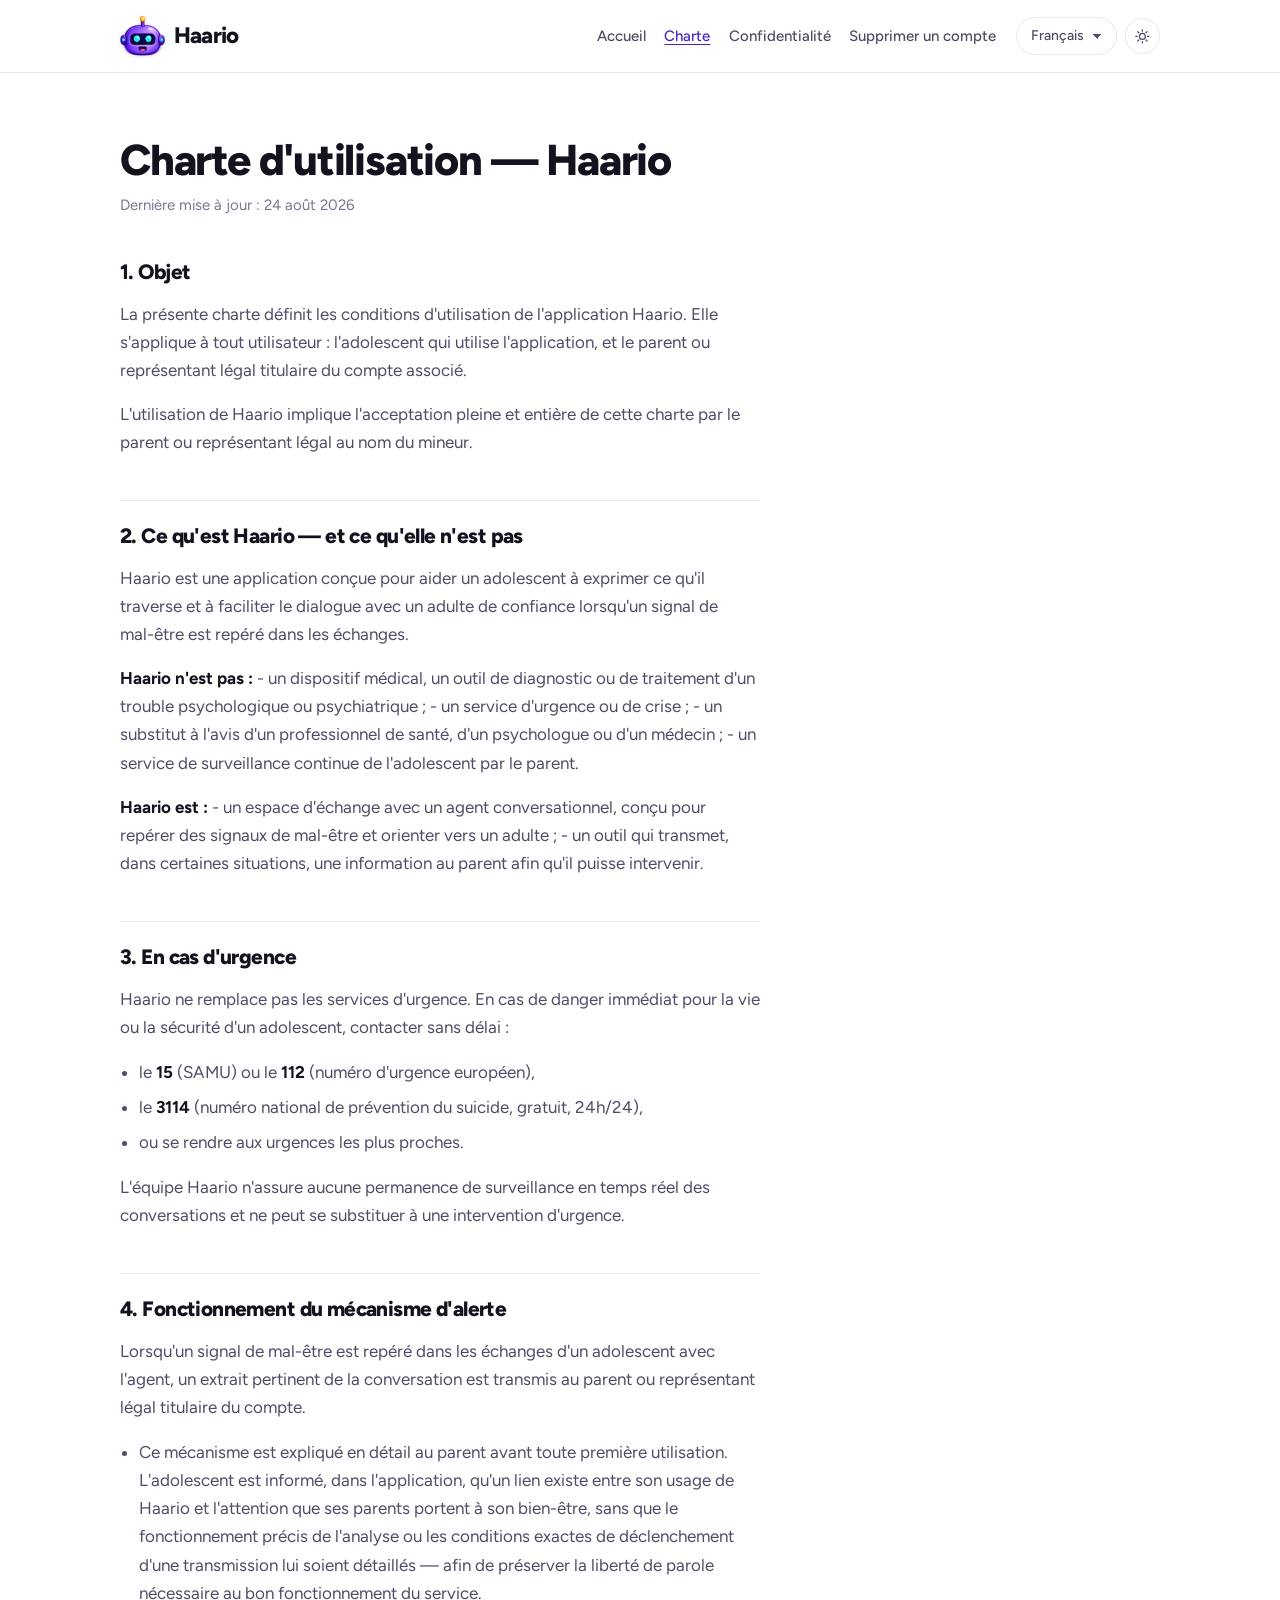
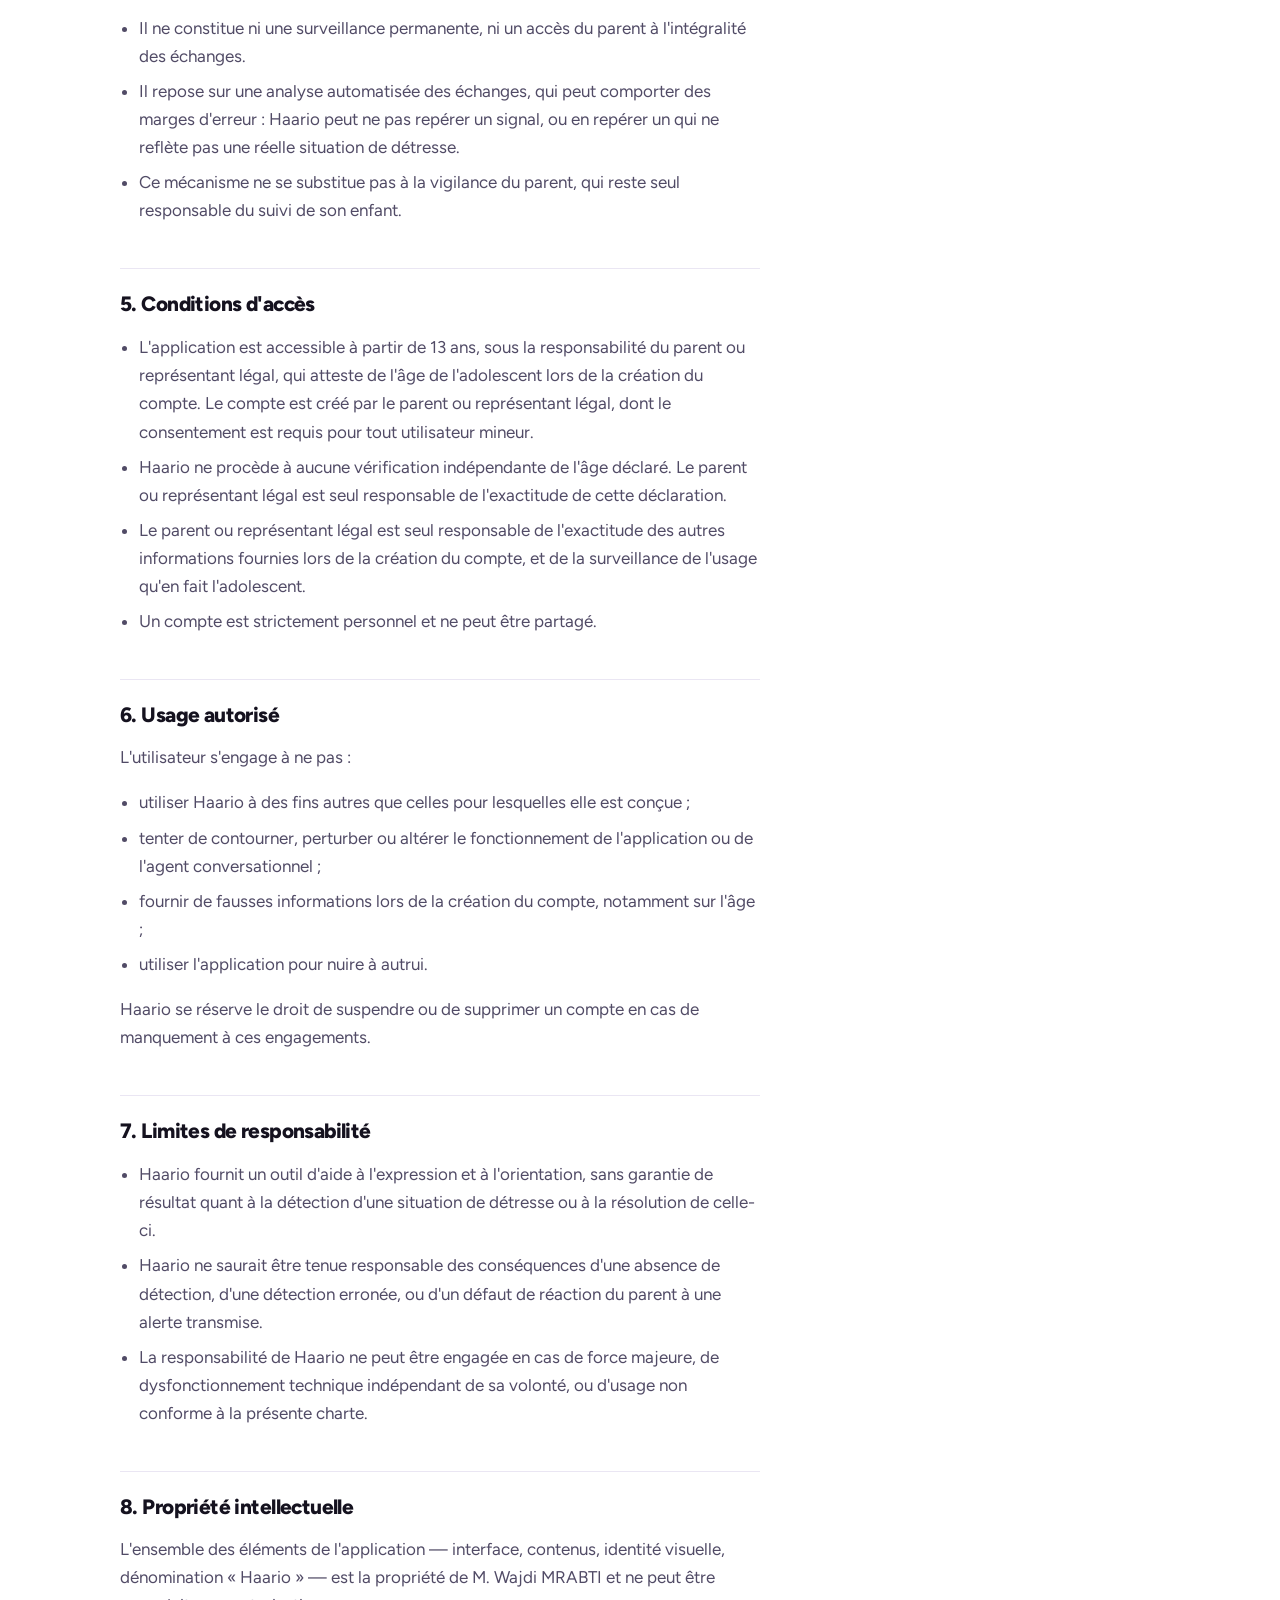
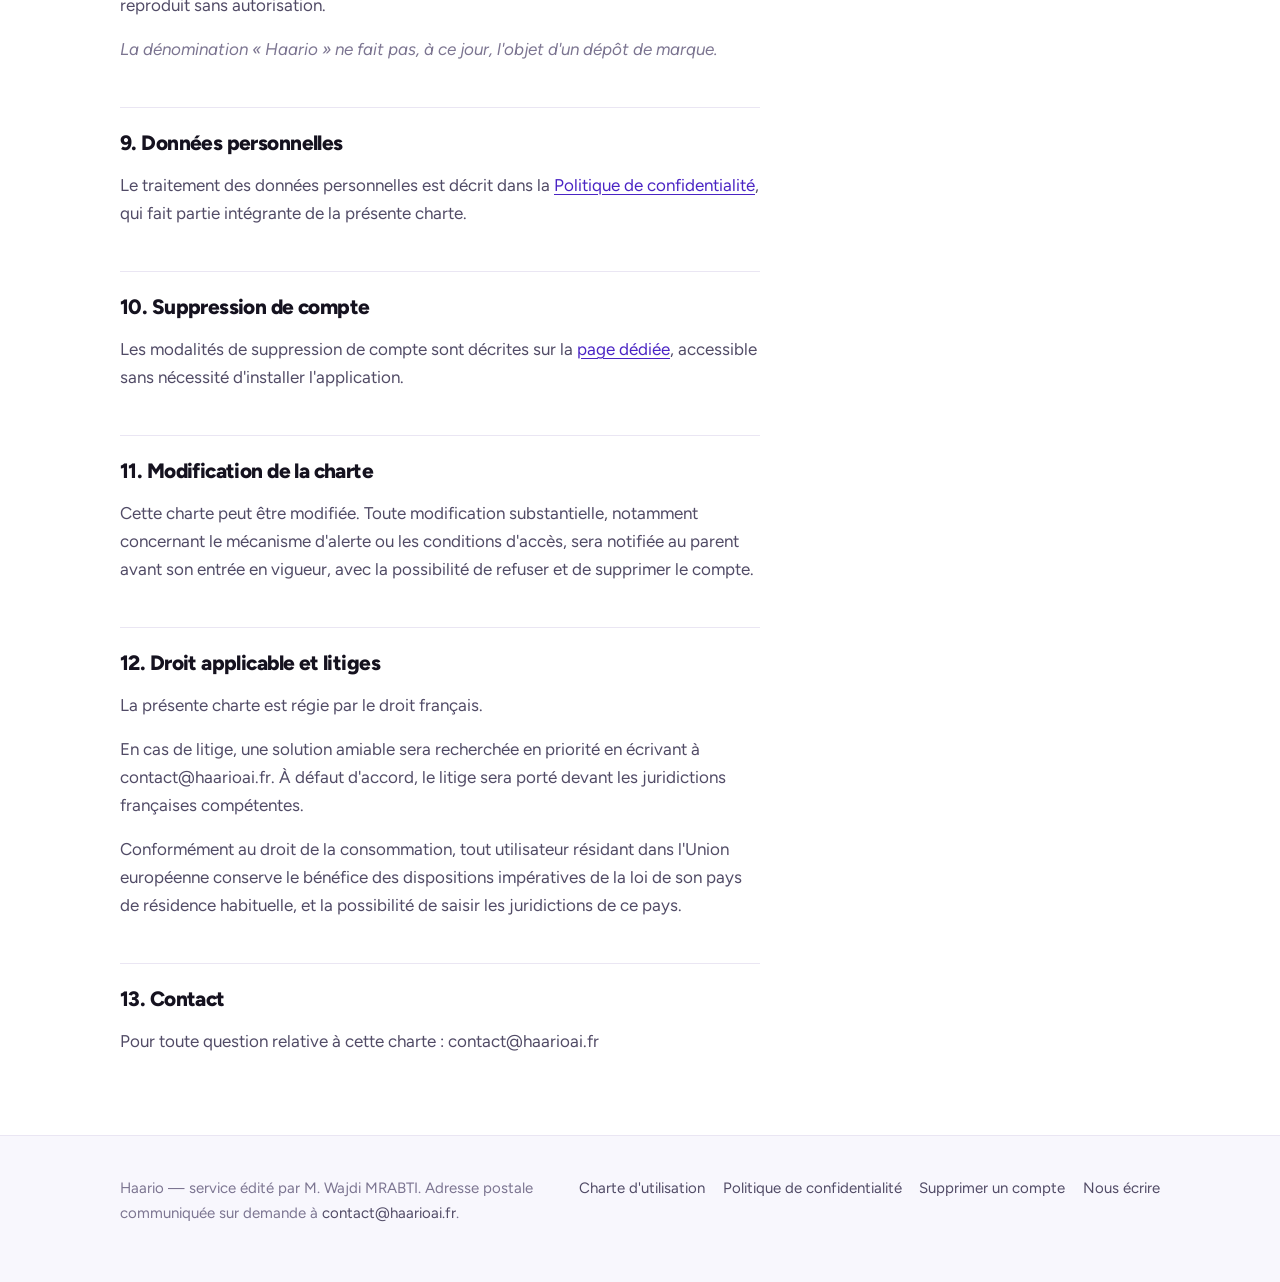
==== commit 56f82c4f: "age minimum : 11 ans deviennent 13 ans Decision de Wajdi. La mention figurait a neuf endroits, repar" ====
--- a/charte/index.html
+++ b/charte/index.html
@@ -60,6 +60,19 @@
   --alerte-texte:#5E3B38;
 
   /* profondeur */
+  /* Le bouton garde le violet profond de la marque dans les DEUX thèmes :
+     sur le violet clair du mode sombre, du texte blanc tomberait sous le
+     seuil de contraste. Ces deux jetons ne sont donc pas redéfinis plus bas. */
+  --cta-a: #6D3FF0;
+  --cta-b: #5B2FE0;
+  --cta-encre: #FFFFFF;
+  --ombre-cta: 0 10px 26px -12px rgba(91,47,224,.7);
+  /* la pastille « en ligne » de l'apercu */
+  --vert-ligne: #1F9D6E;
+  /* le robot de l'en-tete est dessine sur fond clair : une ombre tres legere
+     en mode clair, un halo en mode sombre */
+  --filtre-marque: drop-shadow(0 1px 2px rgba(21,18,31,.12));
+
   --ombre:       0 1px 2px rgba(21,18,31,.05), 0 8px 24px -12px rgba(21,18,31,.10);
   --ombre-carte: 0 1px 2px rgba(21,18,31,.04), 0 12px 32px -16px rgba(91,47,224,.18);
   --halo:        rgba(91,47,224,.18);
@@ -108,6 +121,8 @@
   --ombre-carte: 0 0 0 1px rgba(167,139,250,.06), 0 18px 40px -24px rgba(139,92,246,.45);
   --halo:        rgba(139,92,246,.30);
   --lueur-hero:  radial-gradient(58% 52% at 50% 45%, rgba(139,92,246,.30), transparent 72%);
+  --vert-ligne:  #34D399;
+  --filtre-marque: drop-shadow(0 0 8px rgba(139,92,246,.30));
 
   color-scheme: dark;
 }
@@ -144,6 +159,8 @@
     --ombre-carte: 0 0 0 1px rgba(167,139,250,.06), 0 18px 40px -24px rgba(139,92,246,.45);
     --halo:        rgba(139,92,246,.30);
     --lueur-hero:  radial-gradient(58% 52% at 50% 45%, rgba(139,92,246,.30), transparent 72%);
+    --vert-ligne:  #34D399;
+    --filtre-marque: drop-shadow(0 0 8px rgba(139,92,246,.30));
 
     color-scheme: dark;
   }
@@ -236,13 +253,7 @@
      celle du robot réellement visible, pas celle d'une boîte à moitié vide. */
   height: 2.5rem; width: auto;
   display: block; flex: none;
-  filter: drop-shadow(0 1px 2px rgba(21,18,31,.12));
-}
-:root[data-theme="sombre"] .marque img { filter: drop-shadow(0 0 8px var(--halo)); }
-@media (prefers-color-scheme: dark) {
-  :root:not([data-theme="clair"]):not([data-theme="sombre"]) .marque img {
-    filter: drop-shadow(0 0 8px var(--halo));
-  }
+  filter: var(--filtre-marque);
 }
 
 .barre { display: flex; align-items: center; gap: 1.25rem; flex-wrap: wrap; }
@@ -327,13 +338,13 @@
   display: inline-flex; align-items: center; gap: .6rem;
   padding: .85rem 1.5rem;
   border-radius: 999px;
-  background: linear-gradient(135deg, var(--violet-vif), var(--violet));
-  color: #fff; text-decoration: none;
+  background: linear-gradient(135deg, var(--cta-a), var(--cta-b));
+  color: var(--cta-encre); text-decoration: none;
   font-weight: 700; font-size: 1rem;
-  box-shadow: 0 10px 26px -12px rgba(91,47,224,.7);
+  box-shadow: var(--ombre-cta);
   border: 1px solid transparent;
 }
-.cta:hover { color: #fff; filter: brightness(1.08); }
+.cta:hover { color: var(--cta-encre); filter: brightness(1.08); }
 .cta svg { width: 1.05rem; height: 1.05rem; flex: none; }
 /* La flèche pointe vers la fin de ligne : en RTL elle se retourne. */
 [dir="rtl"] .cta svg.fleche { transform: scaleX(-1); }
@@ -350,22 +361,6 @@
 .section--centre .titre-section { max-width: 30ch; margin-inline: auto; text-align: center; }
 .intro-section { color: var(--encre-2); max-width: 52ch; margin: 0 0 2rem; }
 .section--centre .intro-section { margin-inline: auto; text-align: center; }
-
-/* Ancien balisage de la page d'accueil, encore en place le temps que les
-   sections passent une à une au nouveau gabarit. À retirer ensuite. */
-.section > .enveloppe > h2 { font-size: clamp(1.55rem, 3.4vw, 2.3rem); margin: 0 0 1.75rem; max-width: 26ch; }
-.eyebrow {
-  font-size: .75rem; font-weight: 800; letter-spacing: .1em;
-  text-transform: uppercase; color: var(--violet-sur); margin: 0 0 1.25rem;
-}
-.rappel {
-  margin-top: 2.25rem; font-size: .9375rem !important; color: var(--encre-3) !important;
-  border-inline-start: 2px solid var(--violet-doux); padding-inline-start: 1rem; max-width: 46ch;
-}
-.pan .role {
-  font-size: .72rem; font-weight: 800; letter-spacing: .1em;
-  text-transform: uppercase; color: var(--teinte-sur, var(--violet-sur)); margin: 0 0 .7rem;
-}
 
 /* ══════════════════════════════════════════════════════════════════════
    6. Hero
@@ -470,9 +465,19 @@
 .pan--avancer    { --teinte: var(--bleu);   --teinte-sur: var(--bleu-sur);   --teinte-doux: var(--bleu-doux); }
 .pan--parler     { --teinte: var(--orange); --teinte-sur: var(--orange-sur); --teinte-doux: var(--orange-doux); }
 
-.pan .icone { width: 3.5rem; height: 3.5rem; margin-bottom: 1.1rem; display: block; }
+.pan .icone {
+  width: 3.5rem; height: 3.5rem; margin-bottom: 1.1rem; display: block;
+  color: var(--teinte);
+}
 .pan .icone svg { width: 100%; height: 100%; display: block; }
-.pan h3 { font-size: 1.3rem; margin: 0 0 .55rem; color: var(--teinte-sur); font-weight: 800; }
+:root[data-theme="sombre"] .pan .icone { filter: drop-shadow(0 0 10px color-mix(in srgb, var(--teinte) 45%, transparent)); }
+@media (prefers-color-scheme: dark) {
+  :root:not([data-theme="clair"]):not([data-theme="sombre"]) .pan .icone {
+    filter: drop-shadow(0 0 10px color-mix(in srgb, var(--teinte) 45%, transparent));
+  }
+}
+.pan h3 { font-size: 1.3rem; margin: 0 0 .3rem; color: var(--teinte-sur); font-weight: 800; }
+.pan-sous { font-size: .875rem; font-weight: 600; color: var(--encre-3); margin: 0 0 .7rem; }
 .pan p { margin: 0; font-size: .9875rem; color: var(--encre-2); }
 
 /* la liste des capacités réelles, sous les cartes */
@@ -508,14 +513,16 @@
 .apercu-tete span { font-size: .8125rem; color: var(--encre-3); display: flex; align-items: center; gap: .35rem; }
 .apercu-tete span::before {
   content: ""; width: .45rem; height: .45rem; border-radius: 50%;
-  background: #22B07D; flex: none;
+  background: var(--vert-ligne); flex: none;
 }
 .bulles { display: grid; gap: .7rem; }
 .bulle { max-width: 88%; padding: .7rem .95rem; border-radius: 16px; font-size: .9375rem; line-height: 1.5; }
+/* Même violet profond que le bouton, et pour la même raison : en mode
+   sombre, --violet-vif s'éclaircit et le texte blanc devient illisible. */
 .bulle--ado {
   justify-self: end;
-  background: linear-gradient(135deg, var(--violet-vif), var(--violet));
-  color: #fff;
+  background: linear-gradient(135deg, var(--cta-a), var(--cta-b));
+  color: var(--cta-encre);
   border-end-end-radius: 5px;
 }
 .bulle--haario {
@@ -557,8 +564,11 @@
    11. Filet de sécurité, données
    ══════════════════════════════════════════════════════════════════════ */
 
-.section p { color: var(--encre-2); }
-.prose { max-width: 54ch; display: grid; gap: 1.1rem; }
+/* Pas de regle sur `.section p` : a (0,1,1) elle battait les composants
+   nommes par une seule classe (.bulle--ado, .pan-sous, .intro-section,
+   .apercu-note) et leur imposait sa couleur. La couleur de lecture est
+   portee par .prose, qui l'herite a ses paragraphes. */
+.prose { max-width: 54ch; display: grid; gap: 1.1rem; color: var(--encre-2); }
 
 /* ══════════════════════════════════════════════════════════════════════
    12. Urgence
@@ -736,7 +746,7 @@
       </ul>
       <h2>5. Conditions d'accès</h2>
       <ul>
-      <li>L'application est accessible à partir de 11 ans, sous la responsabilité du parent ou représentant légal, qui atteste de l'âge de l'adolescent lors de la création du compte. Le compte est créé par le parent ou représentant légal, dont le consentement est requis pour tout utilisateur mineur.</li>
+      <li>L'application est accessible à partir de 13 ans, sous la responsabilité du parent ou représentant légal, qui atteste de l'âge de l'adolescent lors de la création du compte. Le compte est créé par le parent ou représentant légal, dont le consentement est requis pour tout utilisateur mineur.</li>
       <li>Haario ne procède à aucune vérification indépendante de l'âge déclaré. Le parent ou représentant légal est seul responsable de l'exactitude de cette déclaration.</li>
       <li>Le parent ou représentant légal est seul responsable de l'exactitude des autres informations fournies lors de la création du compte, et de la surveillance de l'usage qu'en fait l'adolescent.</li>
       <li>Un compte est strictement personnel et ne peut être partagé.</li>
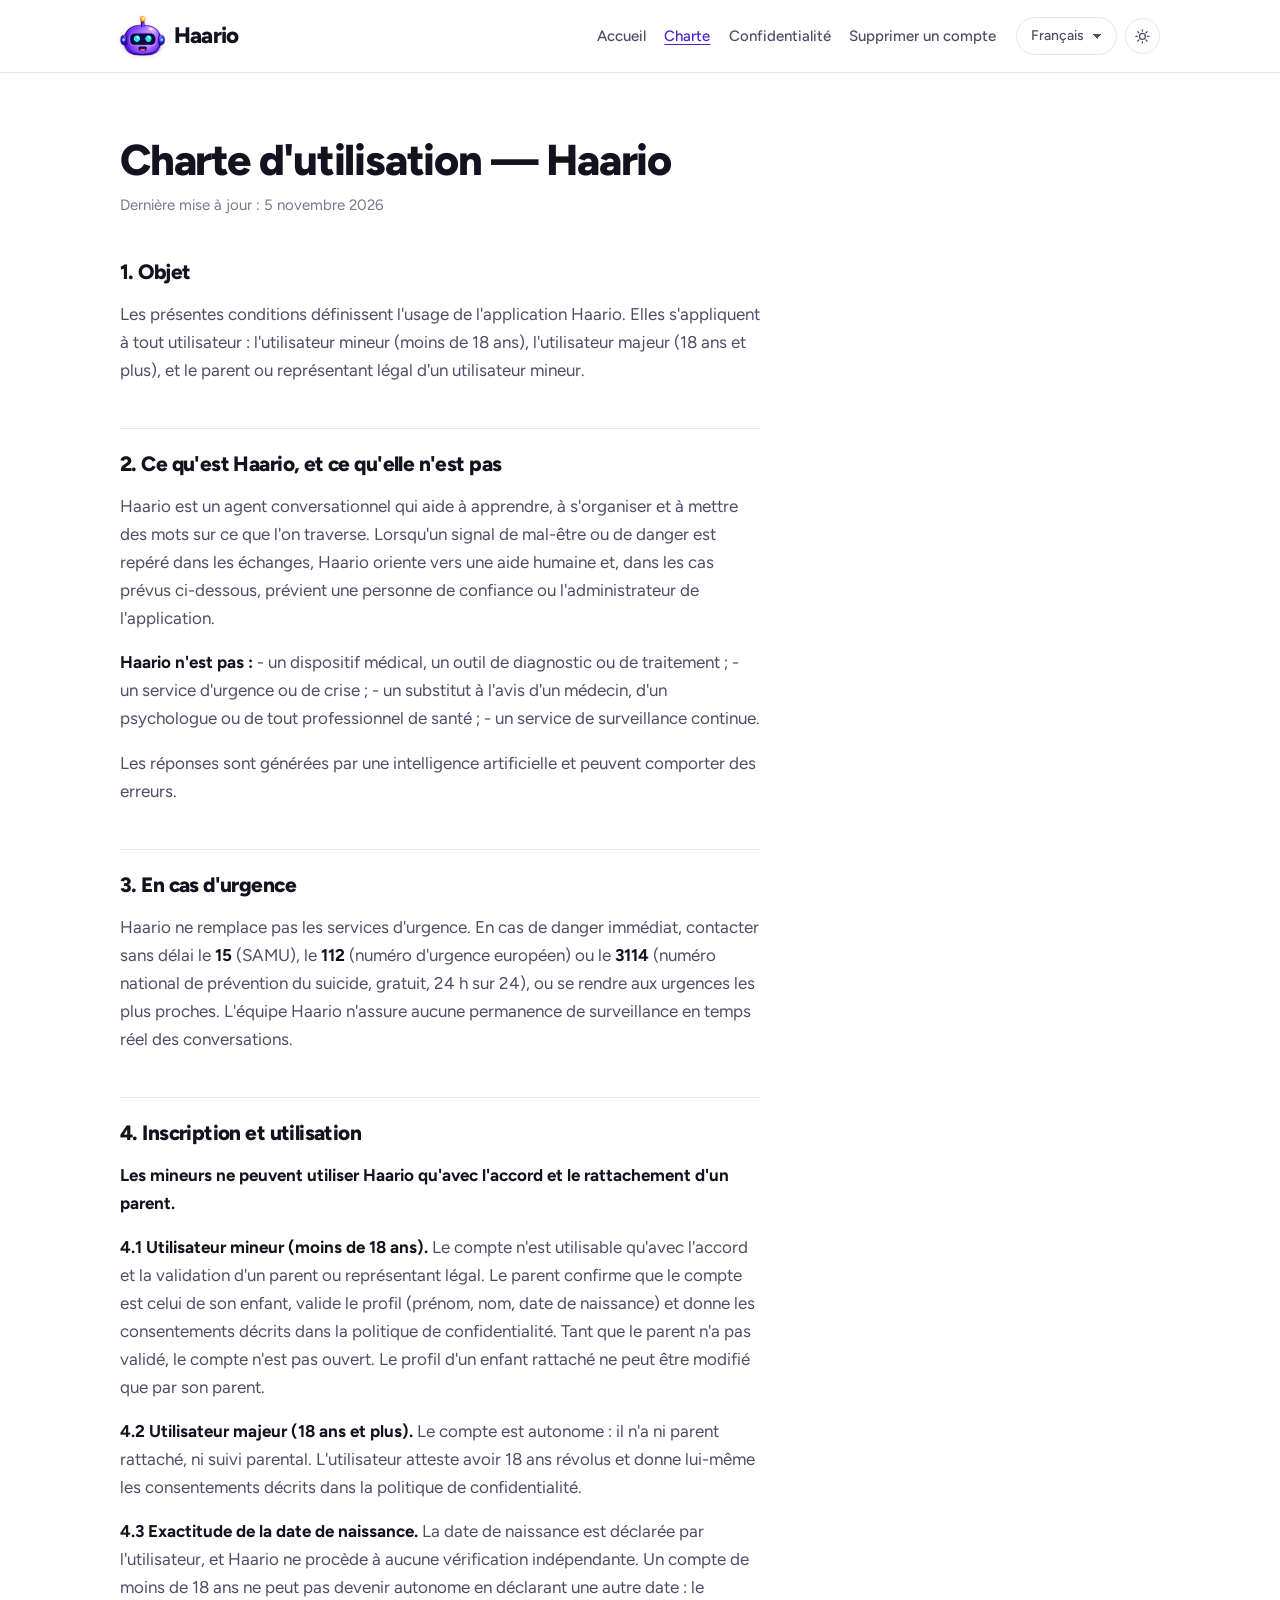
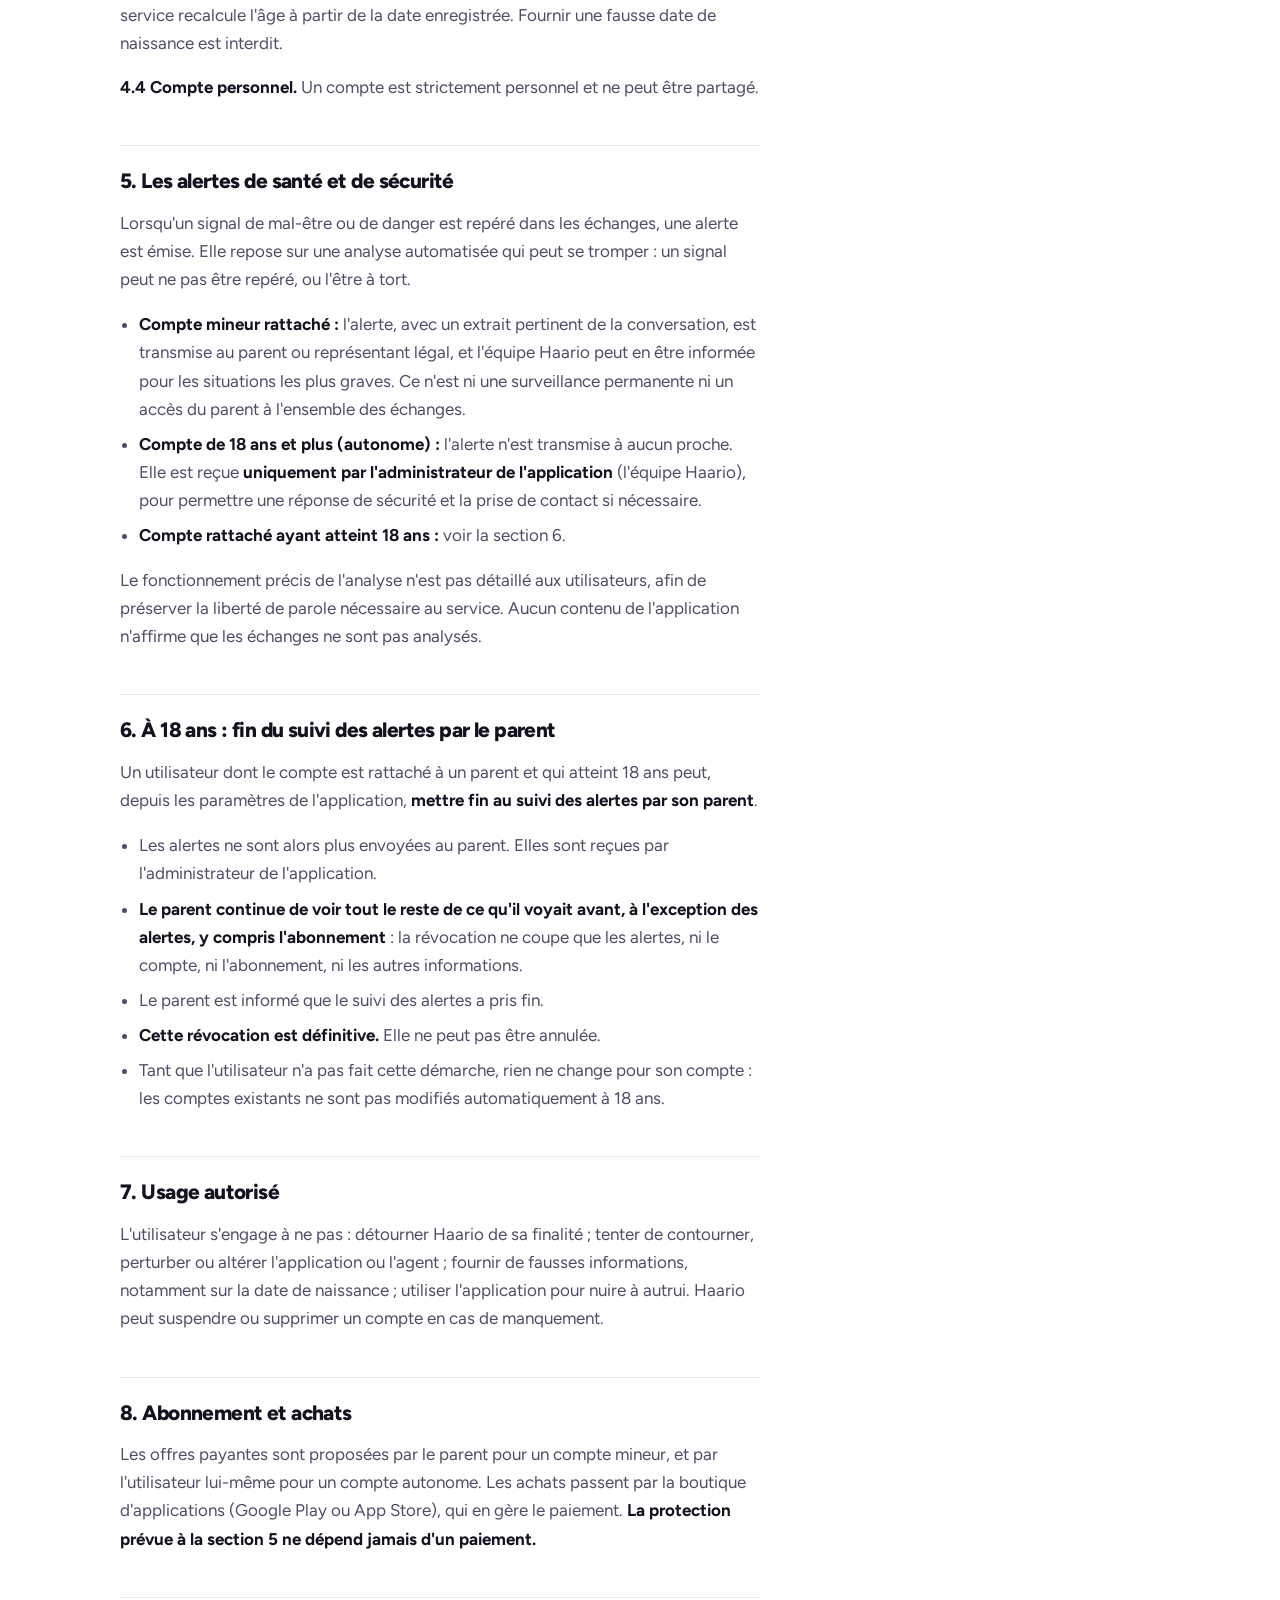
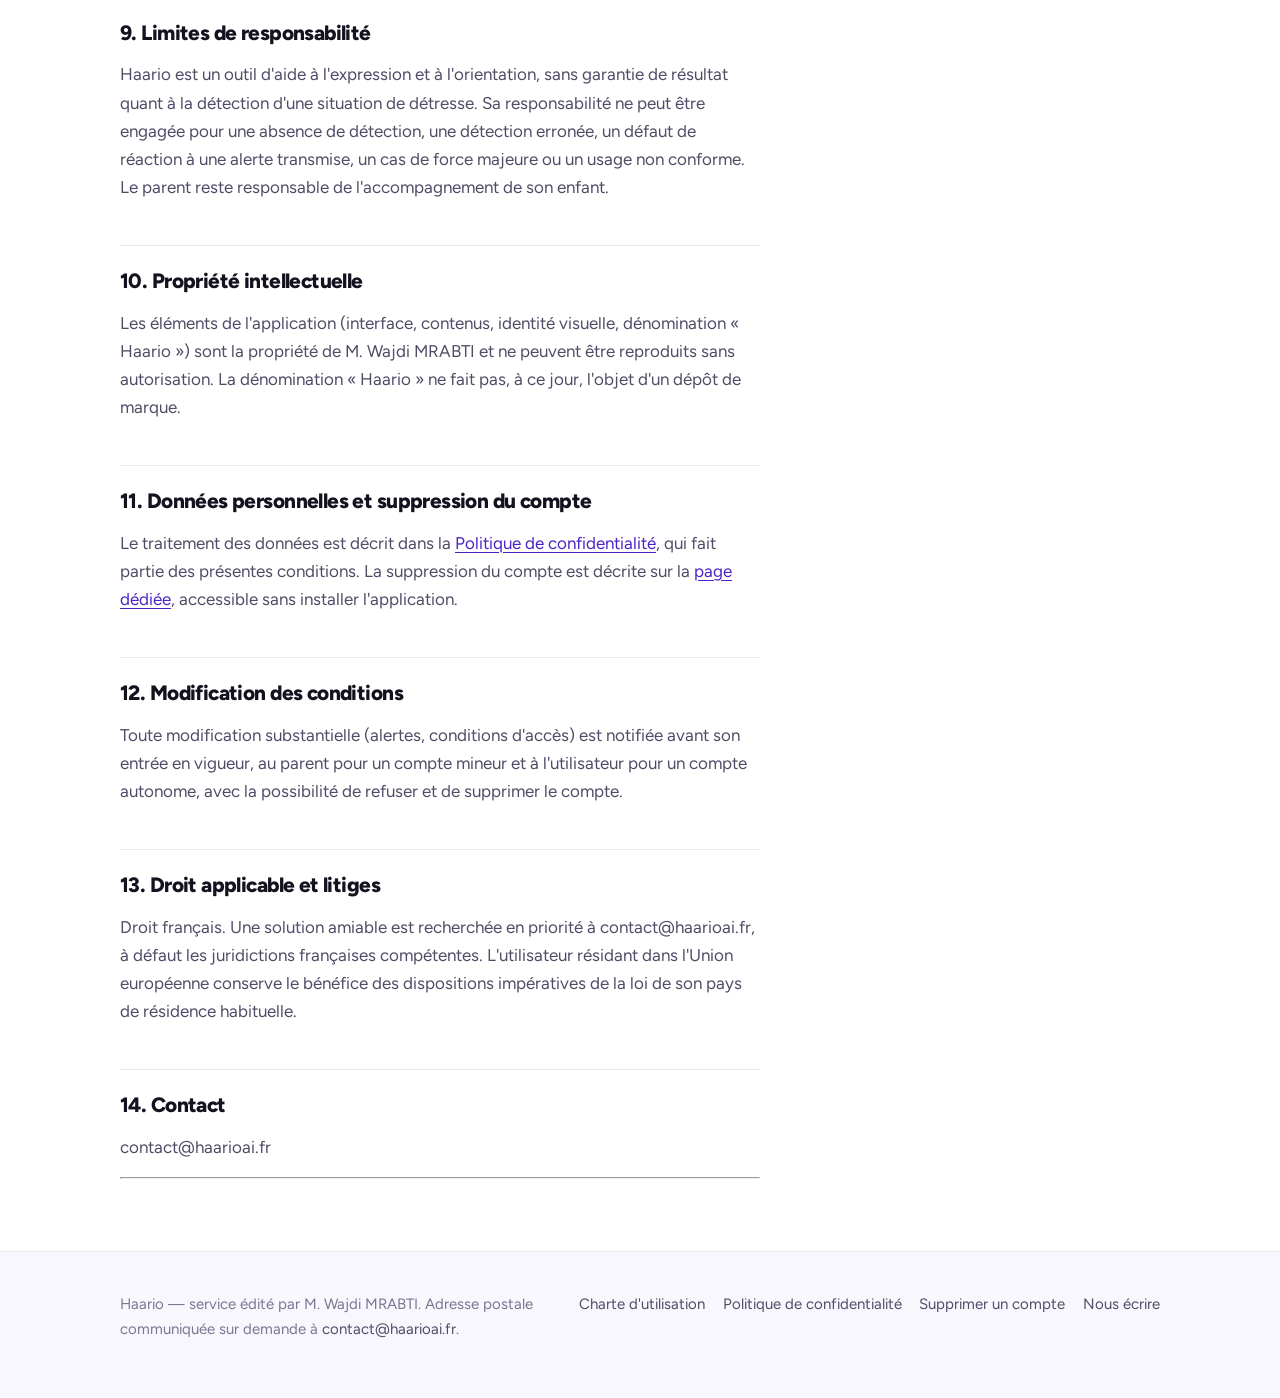
==== commit c5f9308d: "Site: aucun age de public cible, phrase sur les mineurs, alertes des adultes Co-Authored-By: Claude " ====
--- a/charte/index.html
+++ b/charte/index.html
@@ -714,73 +714,90 @@
       <p class="bandeau-langue" id="bandeau-langue" data-i18n="bandeau" hidden>Ce document est publié en français, et la version française fait foi.</p>
 
       <h1>Charte d'utilisation — Haario</h1>
-      <p class="maj">Dernière mise à jour : 24 août 2026</p>
+      <p class="maj">Dernière mise à jour : 5 novembre 2026</p>
       <h2>1. Objet</h2>
-      <p>La présente charte définit les conditions d'utilisation de l'application Haario. Elle s'applique à tout utilisateur : l'adolescent qui utilise l'application, et le parent ou représentant légal titulaire du compte associé.</p>
-      <p>L'utilisation de Haario implique l'acceptation pleine et entière de cette charte par le parent ou représentant légal au nom du mineur.</p>
-      <h2>2. Ce qu'est Haario — et ce qu'elle n'est pas</h2>
-      <p>Haario est une application conçue pour aider un adolescent à exprimer ce qu'il traverse et à faciliter le dialogue avec un adulte de confiance lorsqu'un signal de mal-être est repéré dans les échanges.</p>
+      <p>Les présentes conditions définissent l'usage de l'application Haario. Elles s'appliquent à tout utilisateur : l'utilisateur
+      mineur (moins de 18 ans), l'utilisateur majeur (18 ans et plus), et le parent ou représentant légal d'un utilisateur mineur.</p>
+      <h2>2. Ce qu'est Haario, et ce qu'elle n'est pas</h2>
+      <p>Haario est un agent conversationnel qui aide à apprendre, à s'organiser et à mettre des mots sur ce que l'on traverse. Lorsqu'un
+      signal de mal-être ou de danger est repéré dans les échanges, Haario oriente vers une aide humaine et, dans les cas prévus
+      ci-dessous, prévient une personne de confiance ou l'administrateur de l'application.</p>
       <p><strong>Haario n'est pas :</strong>
-      - un dispositif médical, un outil de diagnostic ou de traitement d'un trouble psychologique ou psychiatrique ;
+      - un dispositif médical, un outil de diagnostic ou de traitement ;
       - un service d'urgence ou de crise ;
-      - un substitut à l'avis d'un professionnel de santé, d'un psychologue ou d'un médecin ;
-      - un service de surveillance continue de l'adolescent par le parent.</p>
-      <p><strong>Haario est :</strong>
-      - un espace d'échange avec un agent conversationnel, conçu pour repérer des signaux de mal-être et orienter vers un adulte ;
-      - un outil qui transmet, dans certaines situations, une information au parent afin qu'il puisse intervenir.</p>
+      - un substitut à l'avis d'un médecin, d'un psychologue ou de tout professionnel de santé ;
+      - un service de surveillance continue.</p>
+      <p>Les réponses sont générées par une intelligence artificielle et peuvent comporter des erreurs.</p>
       <h2>3. En cas d'urgence</h2>
-      <p>Haario ne remplace pas les services d'urgence. En cas de danger immédiat pour la vie ou la sécurité d'un adolescent, contacter sans délai :</p>
+      <p>Haario ne remplace pas les services d'urgence. En cas de danger immédiat, contacter sans délai le <strong>15</strong> (SAMU), le <strong>112</strong>
+      (numéro d'urgence européen) ou le <strong>3114</strong> (numéro national de prévention du suicide, gratuit, 24 h sur 24), ou se rendre aux
+      urgences les plus proches. L'équipe Haario n'assure aucune permanence de surveillance en temps réel des conversations.</p>
+      <h2>4. Inscription et utilisation</h2>
+      <p><strong>Les mineurs ne peuvent utiliser Haario qu'avec l'accord et le rattachement d'un parent.</strong></p>
+      <p><strong>4.1 Utilisateur mineur (moins de 18 ans).</strong> Le compte n'est utilisable qu'avec l'accord et la validation d'un parent ou
+      représentant légal. Le parent confirme que le compte est celui de son enfant, valide le profil (prénom, nom, date de naissance)
+      et donne les consentements décrits dans la politique de confidentialité. Tant que le parent n'a pas validé, le compte n'est pas
+      ouvert. Le profil d'un enfant rattaché ne peut être modifié que par son parent.</p>
+      <p><strong>4.2 Utilisateur majeur (18 ans et plus).</strong> Le compte est autonome : il n'a ni parent rattaché, ni suivi parental. L'utilisateur
+      atteste avoir 18 ans révolus et donne lui-même les consentements décrits dans la politique de confidentialité.</p>
+      <p><strong>4.3 Exactitude de la date de naissance.</strong> La date de naissance est déclarée par l'utilisateur, et Haario ne procède à aucune
+      vérification indépendante. Un compte de moins de 18 ans ne peut pas devenir autonome en déclarant une autre date : le service
+      recalcule l'âge à partir de la date enregistrée. Fournir une fausse date de naissance est interdit.</p>
+      <p><strong>4.4 Compte personnel.</strong> Un compte est strictement personnel et ne peut être partagé.</p>
+      <h2>5. Les alertes de santé et de sécurité</h2>
+      <p>Lorsqu'un signal de mal-être ou de danger est repéré dans les échanges, une alerte est émise. Elle repose sur une analyse
+      automatisée qui peut se tromper : un signal peut ne pas être repéré, ou l'être à tort.</p>
       <ul>
-      <li>le <strong>15</strong> (SAMU) ou le <strong>112</strong> (numéro d'urgence européen),</li>
-      <li>le <strong>3114</strong> (numéro national de prévention du suicide, gratuit, 24h/24),</li>
-      <li>ou se rendre aux urgences les plus proches.</li>
+      <li><strong>Compte mineur rattaché :</strong> l'alerte, avec un extrait pertinent de la conversation, est transmise au parent
+        ou représentant légal, et l'équipe Haario peut en être informée pour les situations les plus graves. Ce n'est ni une surveillance permanente ni un accès du
+        parent à l'ensemble des échanges.</li>
+      <li><strong>Compte de 18 ans et plus (autonome) :</strong> l'alerte n'est transmise à aucun proche. Elle est reçue <strong>uniquement par
+        l'administrateur de l'application</strong> (l'équipe Haario), pour permettre une réponse de sécurité et la prise de contact si nécessaire.</li>
+      <li><strong>Compte rattaché ayant atteint 18 ans :</strong> voir la section 6.</li>
       </ul>
-      <p>L'équipe Haario n'assure aucune permanence de surveillance en temps réel des conversations et ne peut se substituer à une intervention d'urgence.</p>
-      <h2>4. Fonctionnement du mécanisme d'alerte</h2>
-      <p>Lorsqu'un signal de mal-être est repéré dans les échanges d'un adolescent avec l'agent, un extrait pertinent de la conversation est transmis au parent ou représentant légal titulaire du compte.</p>
+      <p>Le fonctionnement précis de l'analyse n'est pas détaillé aux utilisateurs, afin de préserver la liberté de parole nécessaire au
+      service. Aucun contenu de l'application n'affirme que les échanges ne sont pas analysés.</p>
+      <h2>6. À 18 ans : fin du suivi des alertes par le parent</h2>
+      <p>Un utilisateur dont le compte est rattaché à un parent et qui atteint 18 ans peut, depuis les paramètres de l'application, <strong>mettre
+      fin au suivi des alertes par son parent</strong>.</p>
       <ul>
-      <li>Ce mécanisme est expliqué en détail au parent avant toute première utilisation. L'adolescent est informé, dans l'application, qu'un lien existe entre son usage de Haario et l'attention que ses parents portent à son bien-être, sans que le fonctionnement précis de l'analyse ou les conditions exactes de déclenchement d'une transmission lui soient détaillés — afin de préserver la liberté de parole nécessaire au bon fonctionnement du service.</li>
-      <li>Il ne constitue ni une surveillance permanente, ni un accès du parent à l'intégralité des échanges.</li>
-      <li>Il repose sur une analyse automatisée des échanges, qui peut comporter des marges d'erreur : Haario peut ne pas repérer un signal, ou en repérer un qui ne reflète pas une réelle situation de détresse.</li>
-      <li>Ce mécanisme ne se substitue pas à la vigilance du parent, qui reste seul responsable du suivi de son enfant.</li>
+      <li>Les alertes ne sont alors plus envoyées au parent. Elles sont reçues par l'administrateur de l'application.</li>
+      <li><strong>Le parent continue de voir tout le reste de ce qu'il voyait avant, à l'exception des alertes, y compris l'abonnement</strong> : la
+        révocation ne coupe que les alertes, ni le compte, ni l'abonnement, ni les autres informations.</li>
+      <li>Le parent est informé que le suivi des alertes a pris fin.</li>
+      <li><strong>Cette révocation est définitive.</strong> Elle ne peut pas être annulée.</li>
+      <li>Tant que l'utilisateur n'a pas fait cette démarche, rien ne change pour son compte : les comptes existants ne sont pas modifiés
+        automatiquement à 18 ans.</li>
       </ul>
-      <h2>5. Conditions d'accès</h2>
-      <ul>
-      <li>L'application est accessible à partir de 13 ans, sous la responsabilité du parent ou représentant légal, qui atteste de l'âge de l'adolescent lors de la création du compte. Le compte est créé par le parent ou représentant légal, dont le consentement est requis pour tout utilisateur mineur.</li>
-      <li>Haario ne procède à aucune vérification indépendante de l'âge déclaré. Le parent ou représentant légal est seul responsable de l'exactitude de cette déclaration.</li>
-      <li>Le parent ou représentant légal est seul responsable de l'exactitude des autres informations fournies lors de la création du compte, et de la surveillance de l'usage qu'en fait l'adolescent.</li>
-      <li>Un compte est strictement personnel et ne peut être partagé.</li>
-      </ul>
-      <h2>6. Usage autorisé</h2>
-      <p>L'utilisateur s'engage à ne pas :</p>
-      <ul>
-      <li>utiliser Haario à des fins autres que celles pour lesquelles elle est conçue ;</li>
-      <li>tenter de contourner, perturber ou altérer le fonctionnement de l'application ou de l'agent conversationnel ;</li>
-      <li>fournir de fausses informations lors de la création du compte, notamment sur l'âge ;</li>
-      <li>utiliser l'application pour nuire à autrui.</li>
-      </ul>
-      <p>Haario se réserve le droit de suspendre ou de supprimer un compte en cas de manquement à ces engagements.</p>
-      <h2>7. Limites de responsabilité</h2>
-      <ul>
-      <li>Haario fournit un outil d'aide à l'expression et à l'orientation, sans garantie de résultat quant à la détection d'une situation de détresse ou à la résolution de celle-ci.</li>
-      <li>Haario ne saurait être tenue responsable des conséquences d'une absence de détection, d'une détection erronée, ou d'un défaut de réaction du parent à une alerte transmise.</li>
-      <li>La responsabilité de Haario ne peut être engagée en cas de force majeure, de dysfonctionnement technique indépendant de sa volonté, ou d'usage non conforme à la présente charte.</li>
-      </ul>
-      <h2>8. Propriété intellectuelle</h2>
-      <p>L'ensemble des éléments de l'application — interface, contenus, identité visuelle, dénomination « Haario » — est la propriété de M. Wajdi MRABTI et ne peut être reproduit sans autorisation.</p>
-      <p><em>La dénomination « Haario » ne fait pas, à ce jour, l'objet d'un dépôt de marque.</em></p>
-      <h2>9. Données personnelles</h2>
-      <p>Le traitement des données personnelles est décrit dans la <a href="/confidentialite">Politique de confidentialité</a>, qui fait partie intégrante de la présente charte.</p>
-      <h2>10. Suppression de compte</h2>
-      <p>Les modalités de suppression de compte sont décrites sur la <a href="/suppression-de-compte">page dédiée</a>, accessible sans nécessité d'installer l'application.</p>
-      <h2>11. Modification de la charte</h2>
-      <p>Cette charte peut être modifiée. Toute modification substantielle, notamment concernant le mécanisme d'alerte ou les conditions d'accès, sera notifiée au parent avant son entrée en vigueur, avec la possibilité de refuser et de supprimer le compte.</p>
-      <h2>12. Droit applicable et litiges</h2>
-      <p>La présente charte est régie par le droit français.</p>
-      <p>En cas de litige, une solution amiable sera recherchée en priorité en écrivant à contact@haarioai.fr. À défaut d'accord, le litige sera porté devant les juridictions françaises compétentes.</p>
-      <p>Conformément au droit de la consommation, tout utilisateur résidant dans l'Union européenne conserve le bénéfice des dispositions impératives de la loi de son pays de résidence habituelle, et la possibilité de saisir les juridictions de ce pays.</p>
-      <h2>13. Contact</h2>
-      <p>Pour toute question relative à cette charte : contact@haarioai.fr</p>
+      <h2>7. Usage autorisé</h2>
+      <p>L'utilisateur s'engage à ne pas : détourner Haario de sa finalité ; tenter de contourner, perturber ou altérer l'application ou
+      l'agent ; fournir de fausses informations, notamment sur la date de naissance ; utiliser l'application pour nuire à autrui. Haario
+      peut suspendre ou supprimer un compte en cas de manquement.</p>
+      <h2>8. Abonnement et achats</h2>
+      <p>Les offres payantes sont proposées par le parent pour un compte mineur, et par l'utilisateur lui-même pour un compte autonome. Les
+      achats passent par la boutique d'applications (Google Play ou App Store), qui en gère le paiement. <strong>La protection prévue à la section 5
+      ne dépend jamais d'un paiement.</strong></p>
+      <h2>9. Limites de responsabilité</h2>
+      <p>Haario est un outil d'aide à l'expression et à l'orientation, sans garantie de résultat quant à la détection d'une situation de
+      détresse. Sa responsabilité ne peut être engagée pour une absence de détection, une détection erronée, un défaut de réaction à
+      une alerte transmise, un cas de force majeure ou un usage non conforme. Le parent reste responsable de l'accompagnement de son enfant.</p>
+      <h2>10. Propriété intellectuelle</h2>
+      <p>Les éléments de l'application (interface, contenus, identité visuelle, dénomination « Haario ») sont la propriété de M. Wajdi
+      MRABTI et ne peuvent être reproduits sans autorisation. La dénomination « Haario » ne fait pas, à ce jour, l'objet d'un dépôt de marque.</p>
+      <h2>11. Données personnelles et suppression du compte</h2>
+      <p>Le traitement des données est décrit dans la <a href="/confidentialite">Politique de confidentialité</a>, qui fait partie
+      des présentes conditions. La suppression du compte est décrite sur la
+      <a href="/suppression-de-compte">page dédiée</a>, accessible sans installer l'application.</p>
+      <h2>12. Modification des conditions</h2>
+      <p>Toute modification substantielle (alertes, conditions d'accès) est notifiée avant son entrée en vigueur, au parent pour un
+      compte mineur et à l'utilisateur pour un compte autonome, avec la possibilité de refuser et de supprimer le compte.</p>
+      <h2>13. Droit applicable et litiges</h2>
+      <p>Droit français. Une solution amiable est recherchée en priorité à contact@haarioai.fr, à défaut les juridictions françaises
+      compétentes. L'utilisateur résidant dans l'Union européenne conserve le bénéfice des dispositions impératives de la loi de
+      son pays de résidence habituelle.</p>
+      <h2>14. Contact</h2>
+      <p>contact@haarioai.fr</p>
+      <hr />
     </div>
   </div>
 </main>
